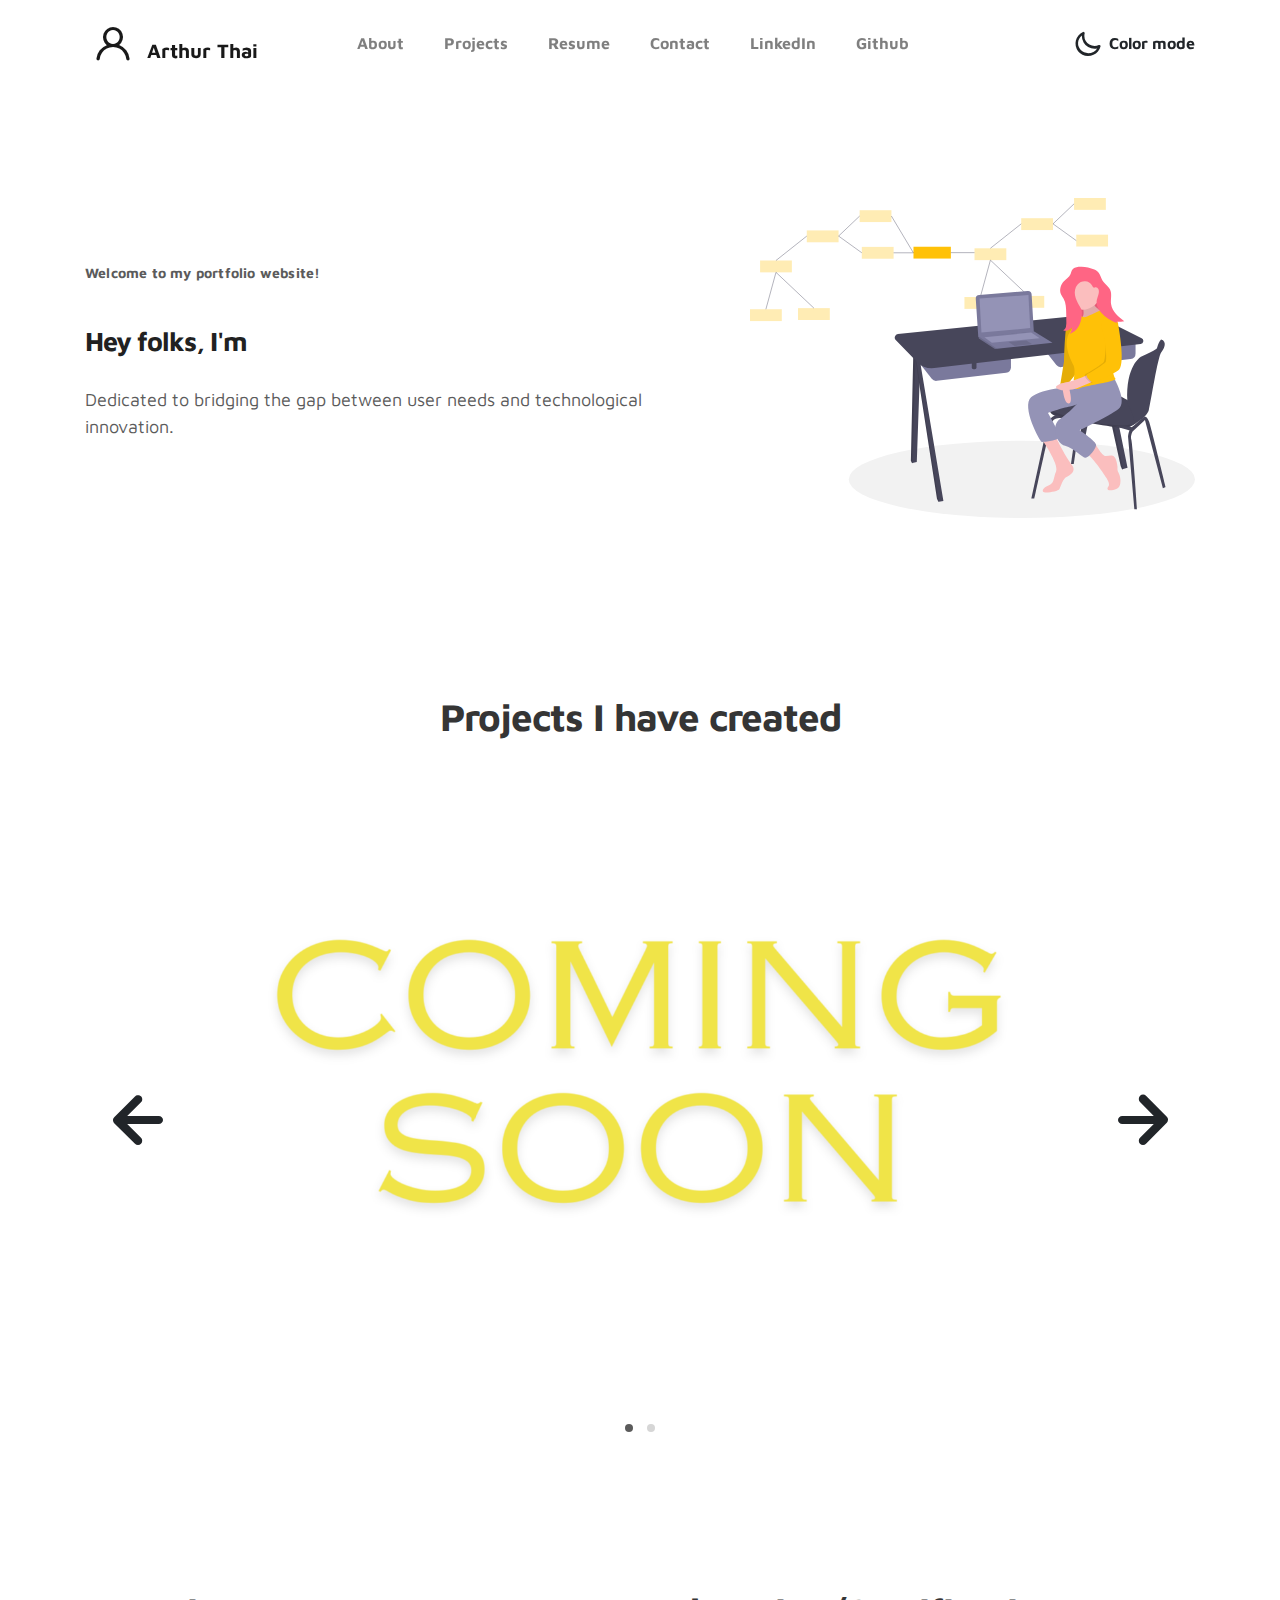
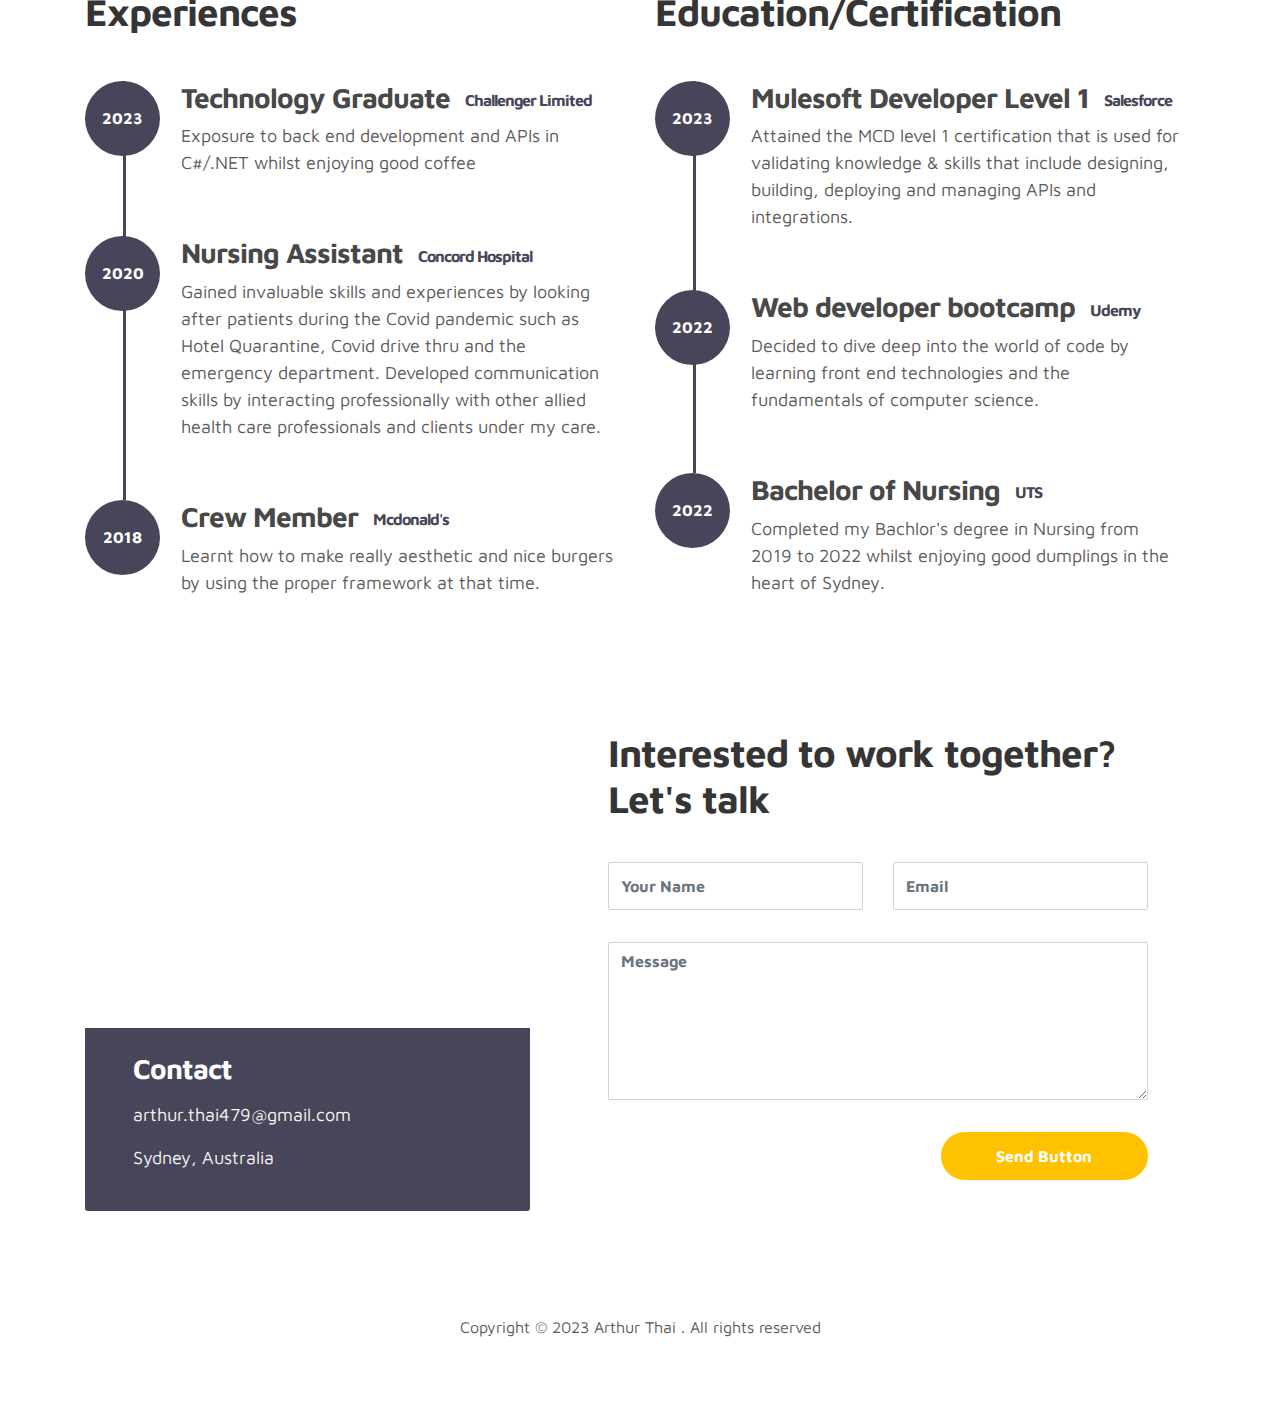
==== index.html @ ac5a26a2 "update" ====
<!doctype html>
<html lang="en">

<head>
  <meta charset="utf-8">
  <meta name="viewport" content="width=device-width, initial-scale=1, shrink-to-fit=no">
  <meta name="description" content="">
  <meta name="author" content="">

  <title>Arthur Thai's Portfolio</title>

  <link rel="stylesheet" href="/sass/scss.scss">
  <link rel="stylesheet" href="/css/bootstrap.min.css">
  <link rel="stylesheet" href="/css/unicons.css">
  <link rel="stylesheet" href="/css/owl.carousel.min.css">
  <link rel="stylesheet" href="/css/owl.theme.default.min.css">
  <link rel="icon" href="\images\favicon-16x16.png" type="image/png">
  <link rel="stylesheet" href="/css/style.css">

  <!-- MAIN STYLE -->
  <link rel="stylesheet" href="/css/tooplate-style.css">

</head>

<body>

  <!-- MENU -->
  <nav class="navbar navbar-expand-sm navbar-light">
    <div class="container">
      <a class="navbar-brand" href="index.html"><i class='uil uil-user'></i> Arthur Thai</a>

      <button class="navbar-toggler" type="button" data-toggle="collapse" data-target="#navbarNav"
        aria-controls="navbarNav" aria-expanded="false" aria-label="Toggle navigation">
        <span class="navbar-toggler-icon"></span>
        <span class="navbar-toggler-icon"></span>
        <span class="navbar-toggler-icon"></span>
      </button>

      <div class="collapse navbar-collapse" id="navbarNav">
        <ul class="navbar-nav mx-auto">
          <li class="nav-item">
            <a href="#about" class="nav-link"><span data-hover="About">About</span></a>
          </li>
          <li class="nav-item">
            <a href="#project" class="nav-link"><span data-hover="Projects">Projects</span></a>
          </li>
          <li class="nav-item">
            <a href="#resume" class="nav-link"><span data-hover="Resume">Resume</span></a>
          </li>
          <li class="nav-item">
            <a href="#contact" class="nav-link"><span data-hover="Contact">Contact</span></a>
          </li>
          <li class="nav-item">
            <a href="https://www.linkedin.com/in/arthurthai479/" target="_blank" class="nav-link"><span
                data-hover="LinkedIn">LinkedIn</span></a>
          </li>
          <li class="nav-item">
            <a href="https://github.com/Arthur7436" target="_blank" class="nav-link"><span
                data-hover="Github">Github</span></a>
          </li>
        </ul>

        <ul class="navbar-nav ml-lg-auto">
          <div class="ml-lg-4">
            <div class="color-mode d-lg-flex justify-content-center align-items-center">
              <i class="color-mode-icon"></i>
              Color mode
            </div>
          </div>
        </ul>
      </div>
    </div>
  </nav>

  <!-- ABOUT -->
  <section class="about full-screen d-lg-flex justify-content-center align-items-center" id="about">
    <div class="container">
      <div class="row">

        <div class="col-lg-7 col-md-12 col-12 d-flex align-items-center">
          <div class="about-text">
            <small class="small-text">Welcome to <span class="mobile-block">my portfolio website!</span></small>
            <h1 class="animated animated-text">
              <span class="mr-2" style="font-size: 0.6em;">Hey folks, I'm</span>
              <div class="animated-info">
                <span class="animated-item">Arthur</span>
                <span class="animated-item">a Software Engineer</span>
                <span class="animated-item">a tech enthusiast</span>
              </div>
            </h1>

            <p>Dedicated to bridging the gap between user needs and technological innovation.</p>

            <!-- <div class="custom-btn-group mt-4">
              <a href="#" class="btn mr-lg-2 custom-btn"><i class='uil uil-file-alt'></i> Download Resume</a>
              <a href="#contact" class="btn custom-btn custom-btn-bg custom-btn-link">Get a free quote</a> 
            </div> -->
          </div>
        </div>

        <div class="col-lg-5 col-md-12 col-12">
          <div class="about-image svg">
            <img src="/images/undraw/undraw_software_engineer_lvl5.svg" class="img-fluid" alt="svg image">
          </div>
        </div>

      </div>
    </div>
  </section>

  <!-- PROJECTS -->
  <section class="project py-5" id="project">
    <div class="container">

      <div class="row">
        <div class="col-lg-11 text-center mx-auto col-12">

          <div class="col-lg-8 mx-auto">
            <h2>Projects I have created</h2>
          </div>

          <div class="owl-carousel owl-theme">
            <div class="item">
              <div class="project-info">
                <img src="images/project/coming-soon-yellow.png" class="img-fluid" alt="project image" height="1018px"
                  width="1504px">
              </div>
            </div>

            <div class="item">
              <div class="project-info">
                <img src="images/project/coming-soon-blue.png" class="img-fluid" alt="project image">
              </div>
            </div>

            <!-- <div class="item">
              <div class="project-info">
                <img src="images/project/project-image03.png" class="img-fluid" alt="project image">
              </div>
            </div>

            <div class="item">
              <div class="project-info">
                <img src="images/project/project-image04.png" class="img-fluid" alt="project image">
              </div>
            </div>

            <div class="item">
              <div class="project-info">
                <img src="images/project/project-image05.png" class="img-fluid" alt="project image">
              </div>
            </div> -->
          </div>

        </div>
      </div>
    </div>
  </section>

  <!-- FEATURES -->
  <section class="resume py-5 d-lg-flex justify-content-center align-items-center" id="resume">
    <div class="container">
      <div class="row">

        <div class="col-lg-6 col-12">
          <h2 class="mb-4">Experiences</h2>

          <div class="timeline">
            <div class="timeline-wrapper">
              <div class="timeline-yr">
                <span>2023</span>
              </div>
              <div class="timeline-info">
                <h3><span>Technology Graduate</span><small>Challenger Limited</small></h3>
                <p>Exposure to back end development and APIs in C#/.NET whilst enjoying good coffee</p>
              </div>
            </div>

            <div class="timeline-wrapper">
              <div class="timeline-yr">
                <span>2020</span>
              </div>
              <div class="timeline-info">
                <h3><span>Nursing Assistant</span><small>Concord Hospital</small></h3>
                <p>Gained invaluable skills and experiences by looking after patients during the Covid pandemic such as
                  Hotel Quarantine, Covid drive thru and the emergency department. Developed communication skills by
                  interacting professionally with other allied health care professionals and clients under my care.</p>
              </div>
            </div>

            <div class="timeline-wrapper">
              <div class="timeline-yr">
                <span>2018</span>
              </div>
              <div class="timeline-info">
                <h3><span>Crew Member<small>Mcdonald's</small></h3>
                <p>Learnt how to make really aesthetic and nice burgers by using the proper framework at that time.</p>
              </div>
            </div>

            <!-- <div class="timeline-wrapper">
              <div class="timeline-yr">
                <span>2014</span>
              </div>
              <div class="timeline-info">
                <h3><span>Junior Designer<small>Crafted Co.</small></h3>
                <p>Cras scelerisque scelerisque condimentum. Nullam at volutpat mi. Nunc auctor ipsum eget magna
                  consequat viverra.</p>
              </div>
            </div> -->

          </div>
        </div>

        <div class="col-lg-6 col-12">
          <h2 class="mb-4 mobile-mt-2">Education/Certification</h2>

          <div class="timeline">

            <div class="timeline-wrapper">
              <div class="timeline-yr">
                <span>2023</span>
              </div>
              <div class="timeline-info">
                <h3><span>Mulesoft Developer Level 1</span><small>Salesforce</small></h3>
                <p>Attained the MCD level 1 certification that is used for validating knowledge & skills that include
                  designing, building, deploying and managing APIs and integrations.</p>
              </div>
            </div>

            <div class="timeline-wrapper">
              <div class="timeline-yr">
                <span>2022</span>
              </div>
              <div class="timeline-info">
                <h3><span>Web developer bootcamp</span><small>Udemy</small></h3>
                <p>Decided to dive deep into the world of code by learning front end technologies and the fundamentals
                  of computer science.
                </p>
              </div>
            </div>

            <div class="timeline-wrapper">
              <div class="timeline-yr">
                <span>2022</span>
              </div>
              <div class="timeline-info">
                <h3><span>Bachelor of Nursing</span><small>UTS</small></h3>
                <p>Completed my Bachlor's degree in Nursing from 2019 to 2022 whilst enjoying good dumplings in the
                  heart
                  of Sydney.
                </p>
              </div>
            </div>

          </div>
        </div>

      </div>
    </div>
  </section>

  <!-- CONTACT -->
  <section class="contact py-5" id="contact">
    <div class="container">
      <div class="row">

        <div class="col-lg-5 mr-lg-5 col-12">
          <div class="google-map w-100">
            <iframe
              src="https://www.google.com/maps/embed?pb=!1m18!1m12!1m3!1d3312.925391039356!2d151.203149961668!3d-33.86581361879323!2m3!1f0!2f0!3f0!3m2!1i1024!2i768!4f13.1!3m3!1m2!1s0x6b12ae40dbe1597d%3A0xf9626895a8cd9ed6!2sWynyard%2C%20Sydney%20NSW%202000!5e0!3m2!1sen!2sau!4v1698903274304!5m2!1sen!2sau"
              width="400" height="300" frameborder="0" style="border:0" allowfullscreen></iframe>
          </div>

          <div class="contact-info d-flex justify-content-between align-items-center py-4 px-lg-5">
            <div class="contact-info-item">
              <h3 class="mb-3 text-white">Contact</h3>
              <!-- <p class="footer-text mb-0">010 020 0960</p> -->
              <p><a href="mailto:arthur.thai479@gmail.com">arthur.thai479@gmail.com</a></p>
              <p>Sydney, Australia</p>
            </div>

            <!-- <ul class="social-links">
              <li><a href="#" class="" data-toggle="tooltip" data-placement="left"
                title="LinkedIn"><svg xmlns="http://www.w3.org/2000/svg" width="22" height="22" viewBox="0 0 24 24"><path fill="currentColor" d="M20.47 2H3.53a1.45 1.45 0 0 0-1.47 1.43v17.14A1.45 1.45 0 0 0 3.53 22h16.94a1.45 1.45 0 0 0 1.47-1.43V3.43A1.45 1.45 0 0 0 20.47 2ZM8.09 18.74h-3v-9h3ZM6.59 8.48a1.56 1.56 0 1 1 0-3.12a1.57 1.57 0 1 1 0 3.12Zm12.32 10.26h-3v-4.83c0-1.21-.43-2-1.52-2A1.65 1.65 0 0 0 12.85 13a2 2 0 0 0-.1.73v5h-3v-9h3V11a3 3 0 0 1 2.71-1.5c2 0 3.45 1.29 3.45 4.06Z"/></svg></a>
              </li> -->
            <!-- <li><a href="#" class="uil uil-instagram" data-toggle="tooltip" data-placement="left"
                  title="Instagram"></a></li>
              <li><a href="#" class="uil uil-youtube" data-toggle="tooltip" data-placement="left" title="Youtube"></a>
              </li>
              <li><a href="#" class="" data-toggle="tooltip" data-placement="left"
                title="LinkedIn"><svg xmlns="http://www.w3.org/2000/svg" width="22" height="22" viewBox="0 0 24 24"><path fill="currentColor" d="M20.47 2H3.53a1.45 1.45 0 0 0-1.47 1.43v17.14A1.45 1.45 0 0 0 3.53 22h16.94a1.45 1.45 0 0 0 1.47-1.43V3.43A1.45 1.45 0 0 0 20.47 2ZM8.09 18.74h-3v-9h3ZM6.59 8.48a1.56 1.56 0 1 1 0-3.12a1.57 1.57 0 1 1 0 3.12Zm12.32 10.26h-3v-4.83c0-1.21-.43-2-1.52-2A1.65 1.65 0 0 0 12.85 13a2 2 0 0 0-.1.73v5h-3v-9h3V11a3 3 0 0 1 2.71-1.5c2 0 3.45 1.29 3.45 4.06Z"/></svg></a></li> -->
            </ul>
          </div>
        </div>

        <div class="col-lg-6 col-12">
          <div class="contact-form">
            <h2 class="mb-4">Interested to work together? Let's talk</h2>

            <form action="sendMail.php" method="post">
              <div class="row">
                <div class="col-lg-6 col-12">
                  <input type="text" class="form-control" name="name" placeholder="Your Name" id="name">
                </div>

                <div class="col-lg-6 col-12">
                  <input type="email" class="form-control" name="email" placeholder="Email" id="email">
                </div>

                <div class="col-12">
                  <textarea name="message" rows="6" class="form-control" id="message" placeholder="Message"></textarea>
                </div>

                <div class="ml-lg-auto col-lg-5 col-12">
                  <input type="submit" class="form-control submit-btn" value="Send Button">
                </div>
              </div>
            </form>
          </div>
        </div>

      </div>
    </div>
  </section>

  <!-- FOOTER -->
  <footer class="footer py-5">
    <div class="container">
      <div class="row">

        <div class="col-lg-12 col-12">
          <p class="copyright-text text-center">Copyright &copy; 2023 Arthur Thai . All rights reserved</p>
          <!-- <p class="copyright-text text-center">Designed by <a rel="nofollow"
              href="https://www.facebook.com/tooplate">Tooplate</a></p> -->
        </div>

      </div>
    </div>
  </footer>

  <script src="/js/jquery-3.3.1.min.js"></script>
  <script src="/js/popper.min.js"></script>
  <script src="/js/bootstrap.min.js"></script>
  <script src="/js/Headroom.js"></script>
  <script src="/js/jQuery.headroom.js"></script>
  <script src="/js/owl.carousel.min.js"></script>
  <script src="/js/smoothscroll.js"></script>
  <script src="/js/custom.js"></script>

</body>

</html>
---- css/unicons.css ----
@font-face {
  font-family: 'unicons';
  src: url('../font/unicons.eot?42479262');
  src: url('../font/unicons.eot?42479262#iefix') format('embedded-opentype'),
       url('../font/unicons.woff2?42479262') format('woff2'),
       url('../font/unicons.woff?42479262') format('woff'),
       url('../font/unicons.ttf?42479262') format('truetype'),
       url('../font/unicons.svg?42479262#unicons') format('svg');
  font-weight: normal;
  font-style: normal;
}
/* Chrome hack: SVG is rendered more smooth in Windozze. 100% magic, uncomment if you need it. */
/* Note, that will break hinting! In other OS-es font will be not as sharp as it could be */
/*
@media screen and (-webkit-min-device-pixel-ratio:0) {
  @font-face {
    font-family: 'unicons';
    src: url('../font/unicons.svg?42479262#unicons') format('svg');
  }
}
*/
 
 [class^="uil-"]:before, [class*=" uil-"]:before {
  font-family: "unicons";
  font-style: normal;
  font-weight: normal;
  speak: none;
 
  display: inline-block;
  text-decoration: inherit;
  width: 1em;
  margin-right: .2em;
  text-align: center;
  /* opacity: .8; */
 
  /* For safety - reset parent styles, that can break glyph codes*/
  font-variant: normal;
  text-transform: none;
 
  /* fix buttons height, for twitter bootstrap */
  line-height: 1em;
 
  /* Animation center compensation - margins should be symmetric */
  /* remove if not needed */
  margin-left: .2em;
 
  /* you can be more comfortable with increased icons size */
  /* font-size: 120%; */
 
  /* Font smoothing. That was taken from TWBS */
  -webkit-font-smoothing: antialiased;
  -moz-osx-font-smoothing: grayscale;
 
  /* Uncomment for 3D effect */
  /* text-shadow: 1px 1px 1px rgba(127, 127, 127, 0.3); */
}
 
.uil-abacus:before { content: '\e800'; } /* '' */
.uil-accessible-icon-alt:before { content: '\e801'; } /* '' */
.uil-adjust-alt:before { content: '\e802'; } /* '' */
.uil-adjust-circle:before { content: '\e803'; } /* '' */
.uil-adjust-half:before { content: '\e804'; } /* '' */
.uil-adjust:before { content: '\e805'; } /* '' */
.uil-airplay:before { content: '\e806'; } /* '' */
.uil-align-alt:before { content: '\e807'; } /* '' */
.uil-align-center-alt:before { content: '\e808'; } /* '' */
.uil-align-center-h:before { content: '\e809'; } /* '' */
.uil-align-center-justify:before { content: '\e80a'; } /* '' */
.uil-align-center-v:before { content: '\e80b'; } /* '' */
.uil-align-center:before { content: '\e80c'; } /* '' */
.uil-align-justify:before { content: '\e80d'; } /* '' */
.uil-align-left-justify:before { content: '\e80e'; } /* '' */
.uil-align-left:before { content: '\e80f'; } /* '' */
.uil-align-letter-right:before { content: '\e810'; } /* '' */
.uil-align-right-justify:before { content: '\e811'; } /* '' */
.uil-align-right:before { content: '\e812'; } /* '' */
.uil-align:before { content: '\e813'; } /* '' */
.uil-ambulance:before { content: '\e814'; } /* '' */
.uil-analysis:before { content: '\e815'; } /* '' */
.uil-analytics:before { content: '\e816'; } /* '' */
.uil-anchor:before { content: '\e817'; } /* '' */
.uil-android-phone-slash:before { content: '\e818'; } /* '' */
.uil-angle-double-down:before { content: '\e819'; } /* '' */
.uil-angle-double-left:before { content: '\e81a'; } /* '' */
.uil-angle-double-right:before { content: '\e81b'; } /* '' */
.uil-angle-double-up:before { content: '\e81c'; } /* '' */
.uil-angle-down:before { content: '\e81d'; } /* '' */
.uil-angle-left:before { content: '\e81e'; } /* '' */
.uil-angle-right-b:before { content: '\e81f'; } /* '' */
.uil-angle-right:before { content: '\e820'; } /* '' */
.uil-angle-up:before { content: '\e821'; } /* '' */
.uil-annoyed-alt:before { content: '\e822'; } /* '' */
.uil-annoyed:before { content: '\e823'; } /* '' */
.uil-apps:before { content: '\e824'; } /* '' */
.uil-archive-alt:before { content: '\e825'; } /* '' */
.uil-archive:before { content: '\e826'; } /* '' */
.uil-arrow-break:before { content: '\e827'; } /* '' */
.uil-arrow-circle-down:before { content: '\e828'; } /* '' */
.uil-arrow-circle-left:before { content: '\e829'; } /* '' */
.uil-arrow-circle-right:before { content: '\e82a'; } /* '' */
.uil-arrow-circle-up:before { content: '\e82b'; } /* '' */
.uil-arrow-compress-h:before { content: '\e82c'; } /* '' */
.uil-arrow-down-left:before { content: '\e82d'; } /* '' */
.uil-arrow-down-right:before { content: '\e82e'; } /* '' */
.uil-arrow-down:before { content: '\e82f'; } /* '' */
.uil-arrow-from-right:before { content: '\e830'; } /* '' */
.uil-arrow-from-top:before { content: '\e831'; } /* '' */
.uil-arrow-growth:before { content: '\e832'; } /* '' */
.uil-arrow-left:before { content: '\e833'; } /* '' */
.uil-arrow-random:before { content: '\e834'; } /* '' */
.uil-arrow-resize-diagonal:before { content: '\e835'; } /* '' */
.uil-arrow-right:before { content: '\e836'; } /* '' */
.uil-arrow-to-bottom:before { content: '\e837'; } /* '' */
.uil-arrow-to-right:before { content: '\e838'; } /* '' */
.uil-arrow-up-left:before { content: '\e839'; } /* '' */
.uil-arrow-up-right:before { content: '\e83a'; } /* '' */
.uil-arrow-up:before { content: '\e83b'; } /* '' */
.uil-arrows-h-alt:before { content: '\e83c'; } /* '' */
.uil-arrows-h:before { content: '\e83d'; } /* '' */
.uil-arrows-left-down:before { content: '\e83e'; } /* '' */
.uil-arrows-maximize:before { content: '\e83f'; } /* '' */
.uil-arrows-merge:before { content: '\e840'; } /* '' */
.uil-arrows-resize-h:before { content: '\e841'; } /* '' */
.uil-arrows-resize-v:before { content: '\e842'; } /* '' */
.uil-arrows-resize:before { content: '\e843'; } /* '' */
.uil-arrows-right-down:before { content: '\e844'; } /* '' */
.uil-arrows-shrink-h:before { content: '\e845'; } /* '' */
.uil-arrows-shrink-v:before { content: '\e846'; } /* '' */
.uil-arrows-up-right:before { content: '\e847'; } /* '' */
.uil-arrows-v-alt:before { content: '\e848'; } /* '' */
.uil-arrows-v:before { content: '\e849'; } /* '' */
.uil-at:before { content: '\e84a'; } /* '' */
.uil-atm-card:before { content: '\e84b'; } /* '' */
.uil-atom:before { content: '\e84c'; } /* '' */
.uil-auto-flash:before { content: '\e84d'; } /* '' */
.uil-award-alt:before { content: '\e84e'; } /* '' */
.uil-award:before { content: '\e84f'; } /* '' */
.uil-baby-carriage:before { content: '\e850'; } /* '' */
.uil-backpack:before { content: '\e851'; } /* '' */
.uil-backspace:before { content: '\e852'; } /* '' */
.uil-backward:before { content: '\e853'; } /* '' */
.uil-bag-alt:before { content: '\e854'; } /* '' */
.uil-bag-slash:before { content: '\e855'; } /* '' */
.uil-bag:before { content: '\e856'; } /* '' */
.uil-ball:before { content: '\e857'; } /* '' */
.uil-ban:before { content: '\e858'; } /* '' */
.uil-bars:before { content: '\e859'; } /* '' */
.uil-basketball-hoop:before { content: '\e85a'; } /* '' */
.uil-basketball:before { content: '\e85b'; } /* '' */
.uil-battery-bolt:before { content: '\e85c'; } /* '' */
.uil-battery-empty:before { content: '\e85d'; } /* '' */
.uil-bed-double:before { content: '\e85e'; } /* '' */
.uil-bed:before { content: '\e85f'; } /* '' */
.uil-bell-school:before { content: '\e860'; } /* '' */
.uil-bell-slash:before { content: '\e861'; } /* '' */
.uil-bill:before { content: '\e862'; } /* '' */
.uil-bitcoin-circle:before { content: '\e863'; } /* '' */
.uil-bitcoin:before { content: '\e864'; } /* '' */
.uil-bluetooth-b:before { content: '\e865'; } /* '' */
.uil-bolt-alt:before { content: '\e866'; } /* '' */
.uil-bolt-slash:before { content: '\e867'; } /* '' */
.uil-bolt:before { content: '\e868'; } /* '' */
.uil-book-alt:before { content: '\e869'; } /* '' */
.uil-book-medical:before { content: '\e86a'; } /* '' */
.uil-book-open:before { content: '\e86b'; } /* '' */
.uil-book-reader:before { content: '\e86c'; } /* '' */
.uil-book:before { content: '\e86d'; } /* '' */
.uil-bookmark-full:before { content: '\e86e'; } /* '' */
.uil-bookmark:before { content: '\e86f'; } /* '' */
.uil-books:before { content: '\e870'; } /* '' */
.uil-boombox:before { content: '\e871'; } /* '' */
.uil-border-alt:before { content: '\e872'; } /* '' */
.uil-border-bottom:before { content: '\e873'; } /* '' */
.uil-border-clear:before { content: '\e874'; } /* '' */
.uil-border-horizontal:before { content: '\e875'; } /* '' */
.uil-border-inner:before { content: '\e876'; } /* '' */
.uil-border-left:before { content: '\e877'; } /* '' */
.uil-border-out:before { content: '\e878'; } /* '' */
.uil-border-right:before { content: '\e879'; } /* '' */
.uil-border-top:before { content: '\e87a'; } /* '' */
.uil-border-vertical:before { content: '\e87b'; } /* '' */
.uil-box:before { content: '\e87c'; } /* '' */
.uil-briefcase-alt:before { content: '\e87d'; } /* '' */
.uil-briefcase:before { content: '\e87e'; } /* '' */
.uil-bright:before { content: '\e87f'; } /* '' */
.uil-brightness-empty:before { content: '\e880'; } /* '' */
.uil-brightness-half:before { content: '\e881'; } /* '' */
.uil-brightness-low:before { content: '\e882'; } /* '' */
.uil-brightness-minus:before { content: '\e883'; } /* '' */
.uil-brightness-plus:before { content: '\e884'; } /* '' */
.uil-brightness:before { content: '\e885'; } /* '' */
.uil-bring-bottom:before { content: '\e886'; } /* '' */
.uil-bring-front:before { content: '\e887'; } /* '' */
.uil-brush-alt:before { content: '\e888'; } /* '' */
.uil-bug:before { content: '\e889'; } /* '' */
.uil-building:before { content: '\e88a'; } /* '' */
.uil-bullseye:before { content: '\e88b'; } /* '' */
.uil-bus-alt:before { content: '\e88c'; } /* '' */
.uil-bus-school:before { content: '\e88d'; } /* '' */
.uil-bus:before { content: '\e88e'; } /* '' */
.uil-calcualtor:before { content: '\e88f'; } /* '' */
.uil-calculator-alt:before { content: '\e890'; } /* '' */
.uil-calendar-alt:before { content: '\e891'; } /* '' */
.uil-calendar-slash:before { content: '\e892'; } /* '' */
.uil-calender:before { content: '\e893'; } /* '' */
.uil-calling:before { content: '\e894'; } /* '' */
.uil-camera-plus:before { content: '\e895'; } /* '' */
.uil-camera-slash:before { content: '\e896'; } /* '' */
.uil-camera:before { content: '\e897'; } /* '' */
.uil-cancel:before { content: '\e898'; } /* '' */
.uil-capsule:before { content: '\e899'; } /* '' */
.uil-capture:before { content: '\e89a'; } /* '' */
.uil-car-sideview:before { content: '\e89b'; } /* '' */
.uil-car-slash:before { content: '\e89c'; } /* '' */
.uil-car-wash:before { content: '\e89d'; } /* '' */
.uil-car:before { content: '\e89e'; } /* '' */
.uil-card-atm:before { content: '\e89f'; } /* '' */
.uil-caret-right:before { content: '\e8a0'; } /* '' */
.uil-cart:before { content: '\e8a1'; } /* '' */
.uil-cell:before { content: '\e8a2'; } /* '' */
.uil-celsius:before { content: '\e8a3'; } /* '' */
.uil-chart-bar-alt:before { content: '\e8a4'; } /* '' */
.uil-chart-bar:before { content: '\e8a5'; } /* '' */
.uil-chart-down:before { content: '\e8a6'; } /* '' */
.uil-chart-growth-alt:before { content: '\e8a7'; } /* '' */
.uil-chart-growth:before { content: '\e8a8'; } /* '' */
.uil-chart-line:before { content: '\e8a9'; } /* '' */
.uil-chart-pie-alt:before { content: '\e8aa'; } /* '' */
.uil-chart-pie:before { content: '\e8ab'; } /* '' */
.uil-chart:before { content: '\e8ac'; } /* '' */
.uil-chat-bubble-user:before { content: '\e8ad'; } /* '' */
.uil-chat-info:before { content: '\e8ae'; } /* '' */
.uil-chat:before { content: '\e8af'; } /* '' */
.uil-check-circle:before { content: '\e8b0'; } /* '' */
.uil-check-square:before { content: '\e8b1'; } /* '' */
.uil-check:before { content: '\e8b2'; } /* '' */
.uil-circle-layer:before { content: '\e8b3'; } /* '' */
.uil-circle:before { content: '\e8b4'; } /* '' */
.uil-circuit:before { content: '\e8b5'; } /* '' */
.uil-clapper-board:before { content: '\e8b6'; } /* '' */
.uil-clipboard-alt:before { content: '\e8b7'; } /* '' */
.uil-clipboard-blank:before { content: '\e8b8'; } /* '' */
.uil-clipboard-notes:before { content: '\e8b9'; } /* '' */
.uil-clipboard:before { content: '\e8ba'; } /* '' */
.uil-clock-eight:before { content: '\e8bb'; } /* '' */
.uil-clock-five:before { content: '\e8bc'; } /* '' */
.uil-clock-nine:before { content: '\e8bd'; } /* '' */
.uil-clock-seven:before { content: '\e8be'; } /* '' */
.uil-clock-ten:before { content: '\e8bf'; } /* '' */
.uil-clock-three:before { content: '\e8c0'; } /* '' */
.uil-clock-two:before { content: '\e8c1'; } /* '' */
.uil-clock:before { content: '\e8c2'; } /* '' */
.uil-closed-captioning:before { content: '\e8c3'; } /* '' */
.uil-cloud-block:before { content: '\e8c4'; } /* '' */
.uil-cloud-bookmark:before { content: '\e8c5'; } /* '' */
.uil-cloud-check:before { content: '\e8c6'; } /* '' */
.uil-cloud-computing:before { content: '\e8c7'; } /* '' */
.uil-cloud-data-connection:before { content: '\e8c8'; } /* '' */
.uil-cloud-database-tree:before { content: '\e8c9'; } /* '' */
.uil-cloud-download:before { content: '\e8ca'; } /* '' */
.uil-cloud-drizzle:before { content: '\e8cb'; } /* '' */
.uil-cloud-exclamation:before { content: '\e8cc'; } /* '' */
.uil-cloud-hail:before { content: '\e8cd'; } /* '' */
.uil-cloud-heart:before { content: '\e8ce'; } /* '' */
.uil-cloud-info:before { content: '\e8cf'; } /* '' */
.uil-cloud-lock:before { content: '\e8d0'; } /* '' */
.uil-cloud-meatball:before { content: '\e8d1'; } /* '' */
.uil-cloud-moon-hail:before { content: '\e8d2'; } /* '' */
.uil-cloud-moon-meatball:before { content: '\e8d3'; } /* '' */
.uil-cloud-moon-rain:before { content: '\e8d4'; } /* '' */
.uil-cloud-moon-showers:before { content: '\e8d5'; } /* '' */
.uil-cloud-moon:before { content: '\e8d6'; } /* '' */
.uil-cloud-question:before { content: '\e8d7'; } /* '' */
.uil-cloud-rain-sun:before { content: '\e8d8'; } /* '' */
.uil-cloud-rain:before { content: '\e8d9'; } /* '' */
.uil-cloud-redo:before { content: '\e8da'; } /* '' */
.uil-cloud-set:before { content: '\e8db'; } /* '' */
.uil-cloud-share:before { content: '\e8dc'; } /* '' */
.uil-cloud-shield:before { content: '\e8dd'; } /* '' */
.uil-cloud-showers-alt:before { content: '\e8de'; } /* '' */
.uil-cloud-showers-heavy:before { content: '\e8df'; } /* '' */
.uil-cloud-showers:before { content: '\e8e0'; } /* '' */
.uil-cloud-slash:before { content: '\e8e1'; } /* '' */
.uil-cloud-sun-hail:before { content: '\e8e2'; } /* '' */
.uil-cloud-sun-meatball:before { content: '\e8e3'; } /* '' */
.uil-cloud-sun-rain-alt:before { content: '\e8e4'; } /* '' */
.uil-cloud-sun-rain:before { content: '\e8e5'; } /* '' */
.uil-cloud-sun-tear:before { content: '\e8e6'; } /* '' */
.uil-cloud-sun:before { content: '\e8e7'; } /* '' */
.uil-cloud-times:before { content: '\e8e8'; } /* '' */
.uil-cloud-unlock:before { content: '\e8e9'; } /* '' */
.uil-cloud-upload:before { content: '\e8ea'; } /* '' */
.uil-cloud-wifi:before { content: '\e8eb'; } /* '' */
.uil-cloud-wind:before { content: '\e8ec'; } /* '' */
.uil-cloud:before { content: '\e8ed'; } /* '' */
.uil-clouds:before { content: '\e8ee'; } /* '' */
.uil-club:before { content: '\e8ef'; } /* '' */
.uil-code:before { content: '\e8f0'; } /* '' */
.uil-coffee:before { content: '\e8f1'; } /* '' */
.uil-cog:before { content: '\e8f2'; } /* '' */
.uil-coins:before { content: '\e8f3'; } /* '' */
.uil-columns:before { content: '\e8f4'; } /* '' */
.uil-comment-alt-block:before { content: '\e8f5'; } /* '' */
.uil-comment-alt-chart-lines:before { content: '\e8f6'; } /* '' */
.uil-comment-alt-check:before { content: '\e8f7'; } /* '' */
.uil-comment-alt-dots:before { content: '\e8f8'; } /* '' */
.uil-comment-alt-download:before { content: '\e8f9'; } /* '' */
.uil-comment-alt-edit:before { content: '\e8fa'; } /* '' */
.uil-comment-alt-exclamation:before { content: '\e8fb'; } /* '' */
.uil-comment-alt-heart:before { content: '\e8fc'; } /* '' */
.uil-comment-alt-image:before { content: '\e8fd'; } /* '' */
.uil-comment-alt-info:before { content: '\e8fe'; } /* '' */
.uil-comment-alt-lines:before { content: '\e8ff'; } /* '' */
.uil-comment-alt-lock:before { content: '\e900'; } /* '' */
.uil-comment-alt-medical:before { content: '\e901'; } /* '' */
.uil-comment-alt-message:before { content: '\e902'; } /* '' */
.uil-comment-alt-notes:before { content: '\e903'; } /* '' */
.uil-comment-alt-plus:before { content: '\e904'; } /* '' */
.uil-comment-alt-question:before { content: '\e905'; } /* '' */
.uil-comment-alt-redo:before { content: '\e906'; } /* '' */
.uil-comment-alt-search:before { content: '\e907'; } /* '' */
.uil-comment-alt-share:before { content: '\e908'; } /* '' */
.uil-comment-alt-shield:before { content: '\e909'; } /* '' */
.uil-comment-alt-upload:before { content: '\e90a'; } /* '' */
.uil-comment-alt-verify:before { content: '\e90b'; } /* '' */
.uil-comment-alt:before { content: '\e90c'; } /* '' */
.uil-comment-block:before { content: '\e90d'; } /* '' */
.uil-comment-chart-line:before { content: '\e90e'; } /* '' */
.uil-comment-check:before { content: '\e90f'; } /* '' */
.uil-comment-dots:before { content: '\e910'; } /* '' */
.uil-comment-download:before { content: '\e911'; } /* '' */
.uil-comment-edit:before { content: '\e912'; } /* '' */
.uil-comment-exclamation:before { content: '\e913'; } /* '' */
.uil-comment-heart:before { content: '\e914'; } /* '' */
.uil-comment-image:before { content: '\e915'; } /* '' */
.uil-comment-info-alt:before { content: '\e916'; } /* '' */
.uil-comment-info:before { content: '\e917'; } /* '' */
.uil-comment-lines:before { content: '\e918'; } /* '' */
.uil-comment-lock:before { content: '\e919'; } /* '' */
.uil-comment-medical:before { content: '\e91a'; } /* '' */
.uil-comment-message:before { content: '\e91b'; } /* '' */
.uil-comment-notes:before { content: '\e91c'; } /* '' */
.uil-comment-plus:before { content: '\e91d'; } /* '' */
.uil-comment-question:before { content: '\e91e'; } /* '' */
.uil-comment-redo:before { content: '\e91f'; } /* '' */
.uil-comment-search:before { content: '\e920'; } /* '' */
.uil-comment-share:before { content: '\e921'; } /* '' */
.uil-comment-shield:before { content: '\e922'; } /* '' */
.uil-comment-slash:before { content: '\e923'; } /* '' */
.uil-comment-upload:before { content: '\e924'; } /* '' */
.uil-comment-verify:before { content: '\e925'; } /* '' */
.uil-comment:before { content: '\e926'; } /* '' */
.uil-comments-alt:before { content: '\e927'; } /* '' */
.uil-comments:before { content: '\e928'; } /* '' */
.uil-commnet-alt-slash:before { content: '\e929'; } /* '' */
.uil-compact-disc:before { content: '\e92a'; } /* '' */
.uil-compass:before { content: '\e92b'; } /* '' */
.uil-compress-alt-left:before { content: '\e92c'; } /* '' */
.uil-compress-alt:before { content: '\e92d'; } /* '' */
.uil-compress-arrows:before { content: '\e92e'; } /* '' */
.uil-compress-lines:before { content: '\e92f'; } /* '' */
.uil-compress-point:before { content: '\e930'; } /* '' */
.uil-compress-v:before { content: '\e931'; } /* '' */
.uil-compress:before { content: '\e932'; } /* '' */
.uil-computer-mouse:before { content: '\e933'; } /* '' */
.uil-confused:before { content: '\e934'; } /* '' */
.uil-constructor:before { content: '\e935'; } /* '' */
.uil-copy-alt:before { content: '\e936'; } /* '' */
.uil-copy-landscape:before { content: '\e937'; } /* '' */
.uil-copy:before { content: '\e938'; } /* '' */
.uil-copyright:before { content: '\e939'; } /* '' */
.uil-corner-down-left:before { content: '\e93a'; } /* '' */
.uil-corner-down-right-alt:before { content: '\e93b'; } /* '' */
.uil-corner-down-right:before { content: '\e93c'; } /* '' */
.uil-corner-left-down:before { content: '\e93d'; } /* '' */
.uil-corner-right-down:before { content: '\e93e'; } /* '' */
.uil-corner-up-left-alt:before { content: '\e93f'; } /* '' */
.uil-corner-up-left:before { content: '\e940'; } /* '' */
.uil-corner-up-right-alt:before { content: '\e941'; } /* '' */
.uil-corner-up-right:before { content: '\e942'; } /* '' */
.uil-creative-commons-pd-alt:before { content: '\e943'; } /* '' */
.uil-creative-commons-pd:before { content: '\e944'; } /* '' */
.uil-crockery:before { content: '\e945'; } /* '' */
.uil-crop-alt-rotate-left:before { content: '\e946'; } /* '' */
.uil-crop-alt-rotate-right:before { content: '\e947'; } /* '' */
.uil-crop-alt:before { content: '\e948'; } /* '' */
.uil-crosshair-alt:before { content: '\e949'; } /* '' */
.uil-crosshair:before { content: '\e94a'; } /* '' */
.uil-crosshairs:before { content: '\e94b'; } /* '' */
.uil-cube:before { content: '\e94c'; } /* '' */
.uil-data-sharing:before { content: '\e94d'; } /* '' */
.uil-database-alt:before { content: '\e94e'; } /* '' */
.uil-database:before { content: '\e94f'; } /* '' */
.uil-desert:before { content: '\e950'; } /* '' */
.uil-desktop-alt-slash:before { content: '\e951'; } /* '' */
.uil-desktop-alt:before { content: '\e952'; } /* '' */
.uil-desktop-cloud-alt:before { content: '\e953'; } /* '' */
.uil-desktop-slash:before { content: '\e954'; } /* '' */
.uil-desktop:before { content: '\e955'; } /* '' */
.uil-dialpad-alt:before { content: '\e956'; } /* '' */
.uil-dialpad:before { content: '\e957'; } /* '' */
.uil-diamond:before { content: '\e958'; } /* '' */
.uil-diary-alt:before { content: '\e959'; } /* '' */
.uil-diary:before { content: '\e95a'; } /* '' */
.uil-dice-five:before { content: '\e95b'; } /* '' */
.uil-dice-four:before { content: '\e95c'; } /* '' */
.uil-dice-one:before { content: '\e95d'; } /* '' */
.uil-dice-six:before { content: '\e95e'; } /* '' */
.uil-dice-three:before { content: '\e95f'; } /* '' */
.uil-dice-two:before { content: '\e960'; } /* '' */
.uil-direction:before { content: '\e961'; } /* '' */
.uil-directions:before { content: '\e962'; } /* '' */
.uil-dizzy-meh:before { content: '\e963'; } /* '' */
.uil-dna:before { content: '\e964'; } /* '' */
.uil-document-layout-center:before { content: '\e965'; } /* '' */
.uil-document-layout-left:before { content: '\e966'; } /* '' */
.uil-document-layout-right:before { content: '\e967'; } /* '' */
.uil-document:before { content: '\e968'; } /* '' */
.uil-dollar-alt:before { content: '\e969'; } /* '' */
.uil-dollar-sign-alt:before { content: '\e96a'; } /* '' */
.uil-dollar-sign:before { content: '\e96b'; } /* '' */
.uil-down-arrow:before { content: '\e96c'; } /* '' */
.uil-download-alt:before { content: '\e96d'; } /* '' */
.uil-dribbble:before { content: '\e96e'; } /* '' */
.uil-drill:before { content: '\e96f'; } /* '' */
.uil-dropbox:before { content: '\e970'; } /* '' */
.uil-dumbbell:before { content: '\e971'; } /* '' */
.uil-edit-alt:before { content: '\e972'; } /* '' */
.uil-edit:before { content: '\e973'; } /* '' */
.uil-ellipsis-h:before { content: '\e974'; } /* '' */
.uil-ellipsis-v:before { content: '\e975'; } /* '' */
.uil-emoji:before { content: '\e976'; } /* '' */
.uil-enter:before { content: '\e977'; } /* '' */
.uil-entry:before { content: '\e978'; } /* '' */
.uil-envelope-add:before { content: '\e979'; } /* '' */
.uil-envelope-alt:before { content: '\e97a'; } /* '' */
.uil-envelope-block:before { content: '\e97b'; } /* '' */
.uil-envelope-bookmark:before { content: '\e97c'; } /* '' */
.uil-envelope-check:before { content: '\e97d'; } /* '' */
.uil-envelope-download-alt:before { content: '\e97e'; } /* '' */
.uil-envelope-download:before { content: '\e97f'; } /* '' */
.uil-envelope-edit:before { content: '\e980'; } /* '' */
.uil-envelope-exclamation:before { content: '\e981'; } /* '' */
.uil-envelope-heart:before { content: '\e982'; } /* '' */
.uil-envelope-info:before { content: '\e983'; } /* '' */
.uil-envelope-lock:before { content: '\e984'; } /* '' */
.uil-envelope-minus:before { content: '\e985'; } /* '' */
.uil-envelope-open:before { content: '\e986'; } /* '' */
.uil-envelope-question:before { content: '\e987'; } /* '' */
.uil-envelope-receive:before { content: '\e988'; } /* '' */
.uil-envelope-redo:before { content: '\e989'; } /* '' */
.uil-envelope-search:before { content: '\e98a'; } /* '' */
.uil-envelope-send:before { content: '\e98b'; } /* '' */
.uil-envelope-share:before { content: '\e98c'; } /* '' */
.uil-envelope-shield:before { content: '\e98d'; } /* '' */
.uil-envelope-star:before { content: '\e98e'; } /* '' */
.uil-envelope-times:before { content: '\e98f'; } /* '' */
.uil-envelope-upload-alt:before { content: '\e990'; } /* '' */
.uil-envelope-upload:before { content: '\e991'; } /* '' */
.uil-envelope:before { content: '\e992'; } /* '' */
.uil-envelopes:before { content: '\e993'; } /* '' */
.uil-equal-circle:before { content: '\e994'; } /* '' */
.uil-euro-circle:before { content: '\e995'; } /* '' */
.uil-euro:before { content: '\e996'; } /* '' */
.uil-exchange-alt:before { content: '\e997'; } /* '' */
.uil-exchange:before { content: '\e998'; } /* '' */
.uil-exclamation-circle:before { content: '\e999'; } /* '' */
.uil-exclamation-octagon:before { content: '\e99a'; } /* '' */
.uil-exclamation-triangle:before { content: '\e99b'; } /* '' */
.uil-exclude:before { content: '\e99c'; } /* '' */
.uil-exit:before { content: '\e99d'; } /* '' */
.uil-expand-alt:before { content: '\e99e'; } /* '' */
.uil-expand-arrows-alt:before { content: '\e99f'; } /* '' */
.uil-expand-arrows:before { content: '\e9a0'; } /* '' */
.uil-expand-from-corner:before { content: '\e9a1'; } /* '' */
.uil-expand-left:before { content: '\e9a2'; } /* '' */
.uil-export:before { content: '\e9a3'; } /* '' */
.uil-exposure-alt:before { content: '\e9a4'; } /* '' */
.uil-exposure-increase:before { content: '\e9a5'; } /* '' */
.uil-external-link-alt:before { content: '\e9a6'; } /* '' */
.uil-eye-slash:before { content: '\e9a7'; } /* '' */
.uil-eye:before { content: '\e9a8'; } /* '' */
.uil-facebook:before { content: '\e9a9'; } /* '' */
.uil-fahrenheit:before { content: '\e9aa'; } /* '' */
.uil-fast-mail-alt:before { content: '\e9ab'; } /* '' */
.uil-fast-mail:before { content: '\e9ac'; } /* '' */
.uil-favorite:before { content: '\e9ad'; } /* '' */
.uil-feedback:before { content: '\e9ae'; } /* '' */
.uil-file-alt:before { content: '\e9af'; } /* '' */
.uil-file-blank:before { content: '\e9b0'; } /* '' */
.uil-file-block-alt:before { content: '\e9b1'; } /* '' */
.uil-file-bookmark-alt:before { content: '\e9b2'; } /* '' */
.uil-file-check-alt:before { content: '\e9b3'; } /* '' */
.uil-file-check:before { content: '\e9b4'; } /* '' */
.uil-file-contract-dollar:before { content: '\e9b5'; } /* '' */
.uil-file-copy-alt:before { content: '\e9b6'; } /* '' */
.uil-file-download-alt:before { content: '\e9b7'; } /* '' */
.uil-file-download:before { content: '\e9b8'; } /* '' */
.uil-file-edit-alt:before { content: '\e9b9'; } /* '' */
.uil-file-exclamation-alt:before { content: '\e9ba'; } /* '' */
.uil-file-exclamation:before { content: '\e9bb'; } /* '' */
.uil-file-heart:before { content: '\e9bc'; } /* '' */
.uil-file-info-alt:before { content: '\e9bd'; } /* '' */
.uil-file-landscape-alt:before { content: '\e9be'; } /* '' */
.uil-file-landscape:before { content: '\e9bf'; } /* '' */
.uil-file-lanscape-slash:before { content: '\e9c0'; } /* '' */
.uil-file-lock-alt:before { content: '\e9c1'; } /* '' */
.uil-file-medical-alt:before { content: '\e9c2'; } /* '' */
.uil-file-medical:before { content: '\e9c3'; } /* '' */
.uil-file-minus-alt:before { content: '\e9c4'; } /* '' */
.uil-file-minus:before { content: '\e9c5'; } /* '' */
.uil-file-network:before { content: '\e9c6'; } /* '' */
.uil-file-plus-alt:before { content: '\e9c7'; } /* '' */
.uil-file-plus:before { content: '\e9c8'; } /* '' */
.uil-file-question-alt:before { content: '\e9c9'; } /* '' */
.uil-file-question:before { content: '\e9ca'; } /* '' */
.uil-file-redo-alt:before { content: '\e9cb'; } /* '' */
.uil-file-search-alt:before { content: '\e9cc'; } /* '' */
.uil-file-share-alt:before { content: '\e9cd'; } /* '' */
.uil-file-shield-alt:before { content: '\e9ce'; } /* '' */
.uil-file-slash:before { content: '\e9cf'; } /* '' */
.uil-file-times-alt:before { content: '\e9d0'; } /* '' */
.uil-file-times:before { content: '\e9d1'; } /* '' */
.uil-file-upload-alt:before { content: '\e9d2'; } /* '' */
.uil-file-upload:before { content: '\e9d3'; } /* '' */
.uil-file:before { content: '\e9d4'; } /* '' */
.uil-files-landscapes-alt:before { content: '\e9d5'; } /* '' */
.uil-files-landscapes:before { content: '\e9d6'; } /* '' */
.uil-film:before { content: '\e9d7'; } /* '' */
.uil-filter-slash:before { content: '\e9d8'; } /* '' */
.uil-filter:before { content: '\e9d9'; } /* '' */
.uil-flask-potion:before { content: '\e9da'; } /* '' */
.uil-flask:before { content: '\e9db'; } /* '' */
.uil-flip-h-alt:before { content: '\e9dc'; } /* '' */
.uil-flip-h:before { content: '\e9dd'; } /* '' */
.uil-flip-v-alt:before { content: '\e9de'; } /* '' */
.uil-flip-v:before { content: '\e9df'; } /* '' */
.uil-flower:before { content: '\e9e0'; } /* '' */
.uil-focus-add:before { content: '\e9e1'; } /* '' */
.uil-focus-target:before { content: '\e9e2'; } /* '' */
.uil-focus:before { content: '\e9e3'; } /* '' */
.uil-folder-check:before { content: '\e9e4'; } /* '' */
.uil-folder-download:before { content: '\e9e5'; } /* '' */
.uil-folder-exclamation:before { content: '\e9e6'; } /* '' */
.uil-folder-heart:before { content: '\e9e7'; } /* '' */
.uil-folder-info:before { content: '\e9e8'; } /* '' */
.uil-folder-lock:before { content: '\e9e9'; } /* '' */
.uil-folder-medical:before { content: '\e9ea'; } /* '' */
.uil-folder-minus:before { content: '\e9eb'; } /* '' */
.uil-folder-network:before { content: '\e9ec'; } /* '' */
.uil-folder-plus:before { content: '\e9ed'; } /* '' */
.uil-folder-question:before { content: '\e9ee'; } /* '' */
.uil-folder-slash:before { content: '\e9ef'; } /* '' */
.uil-folder-times:before { content: '\e9f0'; } /* '' */
.uil-folder-upload:before { content: '\e9f1'; } /* '' */
.uil-folder:before { content: '\e9f2'; } /* '' */
.uil-food:before { content: '\e9f3'; } /* '' */
.uil-football-american:before { content: '\e9f4'; } /* '' */
.uil-football-ball:before { content: '\e9f5'; } /* '' */
.uil-football:before { content: '\e9f6'; } /* '' */
.uil-forecastcloud-moon-tear:before { content: '\e9f7'; } /* '' */
.uil-forwaded-call:before { content: '\e9f8'; } /* '' */
.uil-forward:before { content: '\e9f9'; } /* '' */
.uil-frown:before { content: '\e9fa'; } /* '' */
.uil-game-structure:before { content: '\e9fb'; } /* '' */
.uil-game:before { content: '\e9fc'; } /* '' */
.uil-gift:before { content: '\e9fd'; } /* '' */
.uil-glass-martini-alt-slash:before { content: '\e9fe'; } /* '' */
.uil-glass-martini-alt:before { content: '\e9ff'; } /* '' */
.uil-glass-martini:before { content: '\ea00'; } /* '' */
.uil-glass-tea:before { content: '\ea01'; } /* '' */
.uil-glass:before { content: '\ea02'; } /* '' */
.uil-globe:before { content: '\ea03'; } /* '' */
.uil-gold:before { content: '\ea04'; } /* '' */
.uil-google-drive:before { content: '\ea05'; } /* '' */
.uil-graduation-hat:before { content: '\ea06'; } /* '' */
.uil-graph-bar:before { content: '\ea07'; } /* '' */
.uil-grid:before { content: '\ea08'; } /* '' */
.uil-grids:before { content: '\ea09'; } /* '' */
.uil-grin-tongue-wink-alt:before { content: '\ea0a'; } /* '' */
.uil-grin-tongue-wink:before { content: '\ea0b'; } /* '' */
.uil-grin:before { content: '\ea0c'; } /* '' */
.uil-grip-horizontal-line:before { content: '\ea0d'; } /* '' */
.uil-hdd:before { content: '\ea0e'; } /* '' */
.uil-headphones-alt:before { content: '\ea0f'; } /* '' */
.uil-headphones:before { content: '\ea10'; } /* '' */
.uil-heart-alt:before { content: '\ea11'; } /* '' */
.uil-heart-medical:before { content: '\ea12'; } /* '' */
.uil-heart-rate:before { content: '\ea13'; } /* '' */
.uil-heart-sign:before { content: '\ea14'; } /* '' */
.uil-heart:before { content: '\ea15'; } /* '' */
.uil-heartbeat:before { content: '\ea16'; } /* '' */
.uil-history-alt:before { content: '\ea17'; } /* '' */
.uil-history:before { content: '\ea18'; } /* '' */
.uil-home-alt:before { content: '\ea19'; } /* '' */
.uil-home:before { content: '\ea1a'; } /* '' */
.uil-horizontal-align-center:before { content: '\ea1b'; } /* '' */
.uil-horizontal-align-left:before { content: '\ea1c'; } /* '' */
.uil-horizontal-align-right:before { content: '\ea1d'; } /* '' */
.uil-horizontal-distribution-center:before { content: '\ea1e'; } /* '' */
.uil-horizontal-distribution-left:before { content: '\ea1f'; } /* '' */
.uil-horizontal-distribution-right:before { content: '\ea20'; } /* '' */
.uil-hunting:before { content: '\ea21'; } /* '' */
.uil-image-alt-slash:before { content: '\ea22'; } /* '' */
.uil-image-block:before { content: '\ea23'; } /* '' */
.uil-image-broken:before { content: '\ea24'; } /* '' */
.uil-image-check:before { content: '\ea25'; } /* '' */
.uil-image-download:before { content: '\ea26'; } /* '' */
.uil-image-edit:before { content: '\ea27'; } /* '' */
.uil-image-lock:before { content: '\ea28'; } /* '' */
.uil-image-minus:before { content: '\ea29'; } /* '' */
.uil-image-plus:before { content: '\ea2a'; } /* '' */
.uil-image-question:before { content: '\ea2b'; } /* '' */
.uil-image-redo:before { content: '\ea2c'; } /* '' */
.uil-image-resize-landscape:before { content: '\ea2d'; } /* '' */
.uil-image-resize-square:before { content: '\ea2e'; } /* '' */
.uil-image-search:before { content: '\ea2f'; } /* '' */
.uil-image-share:before { content: '\ea30'; } /* '' */
.uil-image-shield:before { content: '\ea31'; } /* '' */
.uil-image-slash:before { content: '\ea32'; } /* '' */
.uil-image-times:before { content: '\ea33'; } /* '' */
.uil-image-upload:before { content: '\ea34'; } /* '' */
.uil-image-v:before { content: '\ea35'; } /* '' */
.uil-image:before { content: '\ea36'; } /* '' */
.uil-images:before { content: '\ea37'; } /* '' */
.uil-incoming-call:before { content: '\ea38'; } /* '' */
.uil-info-circle:before { content: '\ea39'; } /* '' */
.uil-instagram:before { content: '\ea3a'; } /* '' */
.uil-invoice:before { content: '\ea3b'; } /* '' */
.uil-jackhammer:before { content: '\ea3c'; } /* '' */
.uil-kayak:before { content: '\ea3d'; } /* '' */
.uil-key-skeleton-alt:before { content: '\ea3e'; } /* '' */
.uil-key-skeleton:before { content: '\ea3f'; } /* '' */
.uil-keyboard-alt:before { content: '\ea40'; } /* '' */
.uil-keyboard-hide:before { content: '\ea41'; } /* '' */
.uil-keyboard-show:before { content: '\ea42'; } /* '' */
.uil-keyboard:before { content: '\ea43'; } /* '' */
.uil-keyhole-circle:before { content: '\ea44'; } /* '' */
.uil-keyhole-square-full:before { content: '\ea45'; } /* '' */
.uil-keyhole-square:before { content: '\ea46'; } /* '' */
.uil-kid:before { content: '\ea47'; } /* '' */
.uil-label-alt:before { content: '\ea48'; } /* '' */
.uil-label:before { content: '\ea49'; } /* '' */
.uil-lamp:before { content: '\ea4a'; } /* '' */
.uil-laptop-cloud:before { content: '\ea4b'; } /* '' */
.uil-laptop:before { content: '\ea4c'; } /* '' */
.uil-laughing:before { content: '\ea4d'; } /* '' */
.uil-layer-group-slash:before { content: '\ea4e'; } /* '' */
.uil-layer-group:before { content: '\ea4f'; } /* '' */
.uil-layers-alt:before { content: '\ea50'; } /* '' */
.uil-layers-slash:before { content: '\ea51'; } /* '' */
.uil-layers:before { content: '\ea52'; } /* '' */
.uil-left-arrow-from-left:before { content: '\ea53'; } /* '' */
.uil-left-arrow-to-left:before { content: '\ea54'; } /* '' */
.uil-left-indent-alt:before { content: '\ea55'; } /* '' */
.uil-left-indent:before { content: '\ea56'; } /* '' */
.uil-life-ring:before { content: '\ea57'; } /* '' */
.uil-lightbulb-alt:before { content: '\ea58'; } /* '' */
.uil-lightbulb:before { content: '\ea59'; } /* '' */
.uil-line-alt:before { content: '\ea5a'; } /* '' */
.uil-line-spacing:before { content: '\ea5b'; } /* '' */
.uil-link-alt:before { content: '\ea5c'; } /* '' */
.uil-link-broken:before { content: '\ea5d'; } /* '' */
.uil-link-h:before { content: '\ea5e'; } /* '' */
.uil-link:before { content: '\ea5f'; } /* '' */
.uil-list-ui-alt:before { content: '\ea60'; } /* '' */
.uil-list-ul:before { content: '\ea61'; } /* '' */
.uil-location-arrow-alt:before { content: '\ea62'; } /* '' */
.uil-location-arrow:before { content: '\ea63'; } /* '' */
.uil-location-pin-alt:before { content: '\ea64'; } /* '' */
.uil-location-point:before { content: '\ea65'; } /* '' */
.uil-location:before { content: '\ea66'; } /* '' */
.uil-lock-access:before { content: '\ea67'; } /* '' */
.uil-lock-alt:before { content: '\ea68'; } /* '' */
.uil-lock-open-alt:before { content: '\ea69'; } /* '' */
.uil-lock-slash:before { content: '\ea6a'; } /* '' */
.uil-lock:before { content: '\ea6b'; } /* '' */
.uil-mailbox-alt:before { content: '\ea6c'; } /* '' */
.uil-mailbox:before { content: '\ea6d'; } /* '' */
.uil-map-marker-alt:before { content: '\ea6e'; } /* '' */
.uil-map-marker-edit:before { content: '\ea6f'; } /* '' */
.uil-map-marker-info:before { content: '\ea70'; } /* '' */
.uil-map-marker-minus:before { content: '\ea71'; } /* '' */
.uil-map-marker-plus:before { content: '\ea72'; } /* '' */
.uil-map-marker-question:before { content: '\ea73'; } /* '' */
.uil-map-marker-shield:before { content: '\ea74'; } /* '' */
.uil-map-marker-slash:before { content: '\ea75'; } /* '' */
.uil-map-marker:before { content: '\ea76'; } /* '' */
.uil-map-pin-alt:before { content: '\ea77'; } /* '' */
.uil-map-pin:before { content: '\ea78'; } /* '' */
.uil-map:before { content: '\ea79'; } /* '' */
.uil-mars:before { content: '\ea7a'; } /* '' */
.uil-maximize-left:before { content: '\ea7b'; } /* '' */
.uil-medal:before { content: '\ea7c'; } /* '' */
.uil-medical-drip:before { content: '\ea7d'; } /* '' */
.uil-medical-square-full:before { content: '\ea7e'; } /* '' */
.uil-medical-square:before { content: '\ea7f'; } /* '' */
.uil-medical:before { content: '\ea80'; } /* '' */
.uil-medkit:before { content: '\ea81'; } /* '' */
.uil-meeting-board:before { content: '\ea82'; } /* '' */
.uil-meh-alt:before { content: '\ea83'; } /* '' */
.uil-meh-closed-eye:before { content: '\ea84'; } /* '' */
.uil-meh:before { content: '\ea85'; } /* '' */
.uil-message:before { content: '\ea86'; } /* '' */
.uil-microphone-slash:before { content: '\ea87'; } /* '' */
.uil-microphone:before { content: '\ea88'; } /* '' */
.uil-minus-circle:before { content: '\ea89'; } /* '' */
.uil-minus-path:before { content: '\ea8a'; } /* '' */
.uil-minus-square-full:before { content: '\ea8b'; } /* '' */
.uil-minus-square:before { content: '\ea8c'; } /* '' */
.uil-minus:before { content: '\ea8d'; } /* '' */
.uil-missed-call:before { content: '\ea8e'; } /* '' */
.uil-mobey-bill-slash:before { content: '\ea8f'; } /* '' */
.uil-mobile-android-alt:before { content: '\ea90'; } /* '' */
.uil-mobile-android:before { content: '\ea91'; } /* '' */
.uil-mobile-vibrate:before { content: '\ea92'; } /* '' */
.uil-modem:before { content: '\ea93'; } /* '' */
.uil-money-bill-stack:before { content: '\ea94'; } /* '' */
.uil-money-bill:before { content: '\ea95'; } /* '' */
.uil-money-insert:before { content: '\ea96'; } /* '' */
.uil-money-stack:before { content: '\ea97'; } /* '' */
.uil-money-withdraw:before { content: '\ea98'; } /* '' */
.uil-money-withdrawal:before { content: '\ea99'; } /* '' */
.uil-moneybag-alt:before { content: '\ea9a'; } /* '' */
.uil-moneybag:before { content: '\ea9b'; } /* '' */
.uil-monitor-heart-rate:before { content: '\ea9c'; } /* '' */
.uil-monitor:before { content: '\ea9d'; } /* '' */
.uil-moon-eclipse:before { content: '\ea9e'; } /* '' */
.uil-moon:before { content: '\ea9f'; } /* '' */
.uil-moonset:before { content: '\eaa0'; } /* '' */
.uil-mountains-sun:before { content: '\eaa1'; } /* '' */
.uil-mountains:before { content: '\eaa2'; } /* '' */
.uil-mouse-alt:before { content: '\eaa3'; } /* '' */
.uil-mouse:before { content: '\eaa4'; } /* '' */
.uil-multiply:before { content: '\eaa5'; } /* '' */
.uil-music-note:before { content: '\eaa6'; } /* '' */
.uil-music-tune-slash:before { content: '\eaa7'; } /* '' */
.uil-music:before { content: '\eaa8'; } /* '' */
.uil-n-a:before { content: '\eaa9'; } /* '' */
.uil-navigator:before { content: '\eaaa'; } /* '' */
.uil-nerd:before { content: '\eaab'; } /* '' */
.uil-newspaper:before { content: '\eaac'; } /* '' */
.uil-ninja:before { content: '\eaad'; } /* '' */
.uil-no-entry:before { content: '\eaae'; } /* '' */
.uil-notebooks:before { content: '\eaaf'; } /* '' */
.uil-notes:before { content: '\eab0'; } /* '' */
.uil-object-group:before { content: '\eab1'; } /* '' */
.uil-object-ungroup:before { content: '\eab2'; } /* '' */
.uil-octagon:before { content: '\eab3'; } /* '' */
.uil-outgoing-call:before { content: '\eab4'; } /* '' */
.uil-package:before { content: '\eab5'; } /* '' */
.uil-padlock:before { content: '\eab6'; } /* '' */
.uil-paint-tool:before { content: '\eab7'; } /* '' */
.uil-panorama-h-alt:before { content: '\eab8'; } /* '' */
.uil-panorama-h:before { content: '\eab9'; } /* '' */
.uil-panorama-v:before { content: '\eaba'; } /* '' */
.uil-paperclip:before { content: '\eabb'; } /* '' */
.uil-paragraph:before { content: '\eabc'; } /* '' */
.uil-parcel:before { content: '\eabd'; } /* '' */
.uil-parking-square:before { content: '\eabe'; } /* '' */
.uil-pathfinder-unite:before { content: '\eabf'; } /* '' */
.uil-pathfinder:before { content: '\eac0'; } /* '' */
.uil-pause-circle:before { content: '\eac1'; } /* '' */
.uil-pause:before { content: '\eac2'; } /* '' */
.uil-pen:before { content: '\eac3'; } /* '' */
.uil-pentagon:before { content: '\eac4'; } /* '' */
.uil-phone-alt:before { content: '\eac5'; } /* '' */
.uil-phone-pause:before { content: '\eac6'; } /* '' */
.uil-phone-slash:before { content: '\eac7'; } /* '' */
.uil-phone-times:before { content: '\eac8'; } /* '' */
.uil-phone-volume:before { content: '\eac9'; } /* '' */
.uil-phone:before { content: '\eaca'; } /* '' */
.uil-picture:before { content: '\eacb'; } /* '' */
.uil-plane-arrival:before { content: '\eacc'; } /* '' */
.uil-plane-departure:before { content: '\eacd'; } /* '' */
.uil-plane-fly:before { content: '\eace'; } /* '' */
.uil-plane:before { content: '\eacf'; } /* '' */
.uil-play-circle:before { content: '\ead0'; } /* '' */
.uil-play:before { content: '\ead1'; } /* '' */
.uil-plug:before { content: '\ead2'; } /* '' */
.uil-plus-circle:before { content: '\ead3'; } /* '' */
.uil-plus-square:before { content: '\ead4'; } /* '' */
.uil-plus:before { content: '\ead5'; } /* '' */
.uil-podium:before { content: '\ead6'; } /* '' */
.uil-polygon:before { content: '\ead7'; } /* '' */
.uil-post-stamp:before { content: '\ead8'; } /* '' */
.uil-postcard:before { content: '\ead9'; } /* '' */
.uil-pound-circle:before { content: '\eada'; } /* '' */
.uil-pound:before { content: '\eadb'; } /* '' */
.uil-power:before { content: '\eadc'; } /* '' */
.uil-prescription-bottle:before { content: '\eadd'; } /* '' */
.uil-presentation-check:before { content: '\eade'; } /* '' */
.uil-presentation-edit:before { content: '\eadf'; } /* '' */
.uil-presentation-line:before { content: '\eae0'; } /* '' */
.uil-presentation-lines-alt:before { content: '\eae1'; } /* '' */
.uil-presentation-minus:before { content: '\eae2'; } /* '' */
.uil-presentation-play:before { content: '\eae3'; } /* '' */
.uil-presentation-plus:before { content: '\eae4'; } /* '' */
.uil-presentation-times:before { content: '\eae5'; } /* '' */
.uil-presentation:before { content: '\eae6'; } /* '' */
.uil-previous:before { content: '\eae7'; } /* '' */
.uil-pricetag-alt:before { content: '\eae8'; } /* '' */
.uil-print-slash:before { content: '\eae9'; } /* '' */
.uil-print:before { content: '\eaea'; } /* '' */
.uil-processor:before { content: '\eaeb'; } /* '' */
.uil-pump:before { content: '\eaec'; } /* '' */
.uil-puzzle-piece:before { content: '\eaed'; } /* '' */
.uil-question-circle:before { content: '\eaee'; } /* '' */
.uil-rainbow:before { content: '\eaef'; } /* '' */
.uil-raindrops-alt:before { content: '\eaf0'; } /* '' */
.uil-raindrops:before { content: '\eaf1'; } /* '' */
.uil-receipt-alt:before { content: '\eaf2'; } /* '' */
.uil-receipt:before { content: '\eaf3'; } /* '' */
.uil-record-audio:before { content: '\eaf4'; } /* '' */
.uil-redo:before { content: '\eaf5'; } /* '' */
.uil-refresh:before { content: '\eaf6'; } /* '' */
.uil-registered:before { content: '\eaf7'; } /* '' */
.uil-repeat:before { content: '\eaf8'; } /* '' */
.uil-restaurant:before { content: '\eaf9'; } /* '' */
.uil-right-indent-alt:before { content: '\eafa'; } /* '' */
.uil-rope-way:before { content: '\eafb'; } /* '' */
.uil-rotate-360:before { content: '\eafc'; } /* '' */
.uil-rss-alt:before { content: '\eafd'; } /* '' */
.uil-rss-interface:before { content: '\eafe'; } /* '' */
.uil-rss:before { content: '\eaff'; } /* '' */
.uil-ruler-combined:before { content: '\eb00'; } /* '' */
.uil-ruler:before { content: '\eb01'; } /* '' */
.uil-sad-cry:before { content: '\eb02'; } /* '' */
.uil-sad-crying:before { content: '\eb03'; } /* '' */
.uil-sad-dizzy:before { content: '\eb04'; } /* '' */
.uil-sad-squint:before { content: '\eb05'; } /* '' */
.uil-sad:before { content: '\eb06'; } /* '' */
.uil-scaling-left:before { content: '\eb07'; } /* '' */
.uil-scaling-right:before { content: '\eb08'; } /* '' */
.uil-scenery:before { content: '\eb09'; } /* '' */
.uil-schedule:before { content: '\eb0a'; } /* '' */
.uil-science:before { content: '\eb0b'; } /* '' */
.uil-screw:before { content: '\eb0c'; } /* '' */
.uil-scroll-h:before { content: '\eb0d'; } /* '' */
.uil-scroll:before { content: '\eb0e'; } /* '' */
.uil-search-alt:before { content: '\eb0f'; } /* '' */
.uil-search-minus:before { content: '\eb10'; } /* '' */
.uil-search-plus:before { content: '\eb11'; } /* '' */
.uil-search:before { content: '\eb12'; } /* '' */
.uil-server-alt:before { content: '\eb13'; } /* '' */
.uil-server-connection:before { content: '\eb14'; } /* '' */
.uil-server-network-alt:before { content: '\eb15'; } /* '' */
.uil-server-network:before { content: '\eb16'; } /* '' */
.uil-server:before { content: '\eb17'; } /* '' */
.uil-servers:before { content: '\eb18'; } /* '' */
.uil-servicemark:before { content: '\eb19'; } /* '' */
.uil-share-alt:before { content: '\eb1a'; } /* '' */
.uil-shield-check:before { content: '\eb1b'; } /* '' */
.uil-shield-exclamation:before { content: '\eb1c'; } /* '' */
.uil-shield-question:before { content: '\eb1d'; } /* '' */
.uil-shield-slash:before { content: '\eb1e'; } /* '' */
.uil-shield:before { content: '\eb1f'; } /* '' */
.uil-ship:before { content: '\eb20'; } /* '' */
.uil-shop:before { content: '\eb21'; } /* '' */
.uil-shopping-basket:before { content: '\eb22'; } /* '' */
.uil-shopping-cart-alt:before { content: '\eb23'; } /* '' */
.uil-shopping-trolley:before { content: '\eb24'; } /* '' */
.uil-shovel:before { content: '\eb25'; } /* '' */
.uil-shrink:before { content: '\eb26'; } /* '' */
.uil-shuffle:before { content: '\eb27'; } /* '' */
.uil-shutter-alt:before { content: '\eb28'; } /* '' */
.uil-shutter:before { content: '\eb29'; } /* '' */
.uil-sick:before { content: '\eb2a'; } /* '' */
.uil-sign-alt:before { content: '\eb2b'; } /* '' */
.uil-sign-in-alt:before { content: '\eb2c'; } /* '' */
.uil-sign-left:before { content: '\eb2d'; } /* '' */
.uil-sign-out-alt:before { content: '\eb2e'; } /* '' */
.uil-sign-right:before { content: '\eb2f'; } /* '' */
.uil-signal-alt-3:before { content: '\eb30'; } /* '' */
.uil-signal-alt:before { content: '\eb31'; } /* '' */
.uil-signal:before { content: '\eb32'; } /* '' */
.uil-silence:before { content: '\eb33'; } /* '' */
.uil-silent-squint:before { content: '\eb34'; } /* '' */
.uil-sim-card:before { content: '\eb35'; } /* '' */
.uil-sitemap:before { content: '\eb36'; } /* '' */
.uil-skip-forward-alt:before { content: '\eb37'; } /* '' */
.uil-skip-forward-circle:before { content: '\eb38'; } /* '' */
.uil-skip-forward:before { content: '\eb39'; } /* '' */
.uil-sliders-v-alt:before { content: '\eb3a'; } /* '' */
.uil-sliders-v:before { content: '\eb3b'; } /* '' */
.uil-smile-beam:before { content: '\eb3c'; } /* '' */
.uil-smile-dizzy:before { content: '\eb3d'; } /* '' */
.uil-smile-squint-wink-alt:before { content: '\eb3e'; } /* '' */
.uil-smile-squint-wink:before { content: '\eb3f'; } /* '' */
.uil-smile-wink-alt:before { content: '\eb40'; } /* '' */
.uil-smile-wink:before { content: '\eb41'; } /* '' */
.uil-smile:before { content: '\eb42'; } /* '' */
.uil-snow-flake:before { content: '\eb43'; } /* '' */
.uil-snowflake-alt:before { content: '\eb44'; } /* '' */
.uil-snowflake:before { content: '\eb45'; } /* '' */
.uil-sort-amount-down:before { content: '\eb46'; } /* '' */
.uil-sort-amount-up:before { content: '\eb47'; } /* '' */
.uil-sort:before { content: '\eb48'; } /* '' */
.uil-sorting:before { content: '\eb49'; } /* '' */
.uil-space-key:before { content: '\eb4a'; } /* '' */
.uil-spade:before { content: '\eb4b'; } /* '' */
.uil-sperms:before { content: '\eb4c'; } /* '' */
.uil-spin:before { content: '\eb4d'; } /* '' */
.uil-sport:before { content: '\eb4e'; } /* '' */
.uil-square-full:before { content: '\eb4f'; } /* '' */
.uil-square-shape:before { content: '\eb50'; } /* '' */
.uil-square:before { content: '\eb51'; } /* '' */
.uil-squint:before { content: '\eb52'; } /* '' */
.uil-star-half-alt:before { content: '\eb53'; } /* '' */
.uil-star:before { content: '\eb54'; } /* '' */
.uil-step-backward-alt:before { content: '\eb55'; } /* '' */
.uil-step-backward-circle:before { content: '\eb56'; } /* '' */
.uil-step-backward:before { content: '\eb57'; } /* '' */
.uil-step-forward:before { content: '\eb58'; } /* '' */
.uil-stop-circle:before { content: '\eb59'; } /* '' */
.uil-stopwatch-slash:before { content: '\eb5a'; } /* '' */
.uil-stopwatch:before { content: '\eb5b'; } /* '' */
.uil-store-alt:before { content: '\eb5c'; } /* '' */
.uil-store:before { content: '\eb5d'; } /* '' */
.uil-streering:before { content: '\eb5e'; } /* '' */
.uil-stretcher:before { content: '\eb5f'; } /* '' */
.uil-subject:before { content: '\eb60'; } /* '' */
.uil-subway-alt:before { content: '\eb61'; } /* '' */
.uil-subway:before { content: '\eb62'; } /* '' */
.uil-suitcase-alt:before { content: '\eb63'; } /* '' */
.uil-suitcase:before { content: '\eb64'; } /* '' */
.uil-sun:before { content: '\eb65'; } /* '' */
.uil-sunset:before { content: '\eb66'; } /* '' */
.uil-surprise:before { content: '\eb67'; } /* '' */
.uil-swatchbook:before { content: '\eb68'; } /* '' */
.uil-swimmer:before { content: '\eb69'; } /* '' */
.uil-symbol:before { content: '\eb6a'; } /* '' */
.uil-sync-exclamation:before { content: '\eb6b'; } /* '' */
.uil-sync-slash:before { content: '\eb6c'; } /* '' */
.uil-sync:before { content: '\eb6d'; } /* '' */
.uil-syringe:before { content: '\eb6e'; } /* '' */
.uil-table:before { content: '\eb6f'; } /* '' */
.uil-tablet:before { content: '\eb70'; } /* '' */
.uil-tablets:before { content: '\eb71'; } /* '' */
.uil-tachometer-fast:before { content: '\eb72'; } /* '' */
.uil-tag-alt:before { content: '\eb73'; } /* '' */
.uil-tag:before { content: '\eb74'; } /* '' */
.uil-tape:before { content: '\eb75'; } /* '' */
.uil-taxi:before { content: '\eb76'; } /* '' */
.uil-tear:before { content: '\eb77'; } /* '' */
.uil-technology:before { content: '\eb78'; } /* '' */
.uil-telescope:before { content: '\eb79'; } /* '' */
.uil-temperature-empty:before { content: '\eb7a'; } /* '' */
.uil-temperature-half:before { content: '\eb7b'; } /* '' */
.uil-temperature-minus:before { content: '\eb7c'; } /* '' */
.uil-temperature-plus:before { content: '\eb7d'; } /* '' */
.uil-temperature-quarter:before { content: '\eb7e'; } /* '' */
.uil-temperature-three-quarter:before { content: '\eb7f'; } /* '' */
.uil-temperature:before { content: '\eb80'; } /* '' */
.uil-text:before { content: '\eb81'; } /* '' */
.uil-th-large:before { content: '\eb82'; } /* '' */
.uil-th-slash:before { content: '\eb83'; } /* '' */
.uil-th:before { content: '\eb84'; } /* '' */
.uil-thermometer:before { content: '\eb85'; } /* '' */
.uil-thumbs-down:before { content: '\eb86'; } /* '' */
.uil-thumbs-up:before { content: '\eb87'; } /* '' */
.uil-thunderstorm-moon:before { content: '\eb88'; } /* '' */
.uil-thunderstorm-sun:before { content: '\eb89'; } /* '' */
.uil-thunderstorm:before { content: '\eb8a'; } /* '' */
.uil-ticket:before { content: '\eb8b'; } /* '' */
.uil-times-circle:before { content: '\eb8c'; } /* '' */
.uil-times-square:before { content: '\eb8d'; } /* '' */
.uil-times:before { content: '\eb8e'; } /* '' */
.uil-toggle-off:before { content: '\eb8f'; } /* '' */
.uil-toggle-on:before { content: '\eb90'; } /* '' */
.uil-top-arrow-from-top:before { content: '\eb91'; } /* '' */
.uil-top-arrow-to-top:before { content: '\eb92'; } /* '' */
.uil-tornado:before { content: '\eb93'; } /* '' */
.uil-trademark-circle:before { content: '\eb94'; } /* '' */
.uil-trademark:before { content: '\eb95'; } /* '' */
.uil-traffic-barrier:before { content: '\eb96'; } /* '' */
.uil-trash-alt:before { content: '\eb97'; } /* '' */
.uil-trash:before { content: '\eb98'; } /* '' */
.uil-trees:before { content: '\eb99'; } /* '' */
.uil-triangle:before { content: '\eb9a'; } /* '' */
.uil-trophy:before { content: '\eb9b'; } /* '' */
.uil-trowel:before { content: '\eb9c'; } /* '' */
.uil-truck-case:before { content: '\eb9d'; } /* '' */
.uil-truck-loading:before { content: '\eb9e'; } /* '' */
.uil-truck:before { content: '\eb9f'; } /* '' */
.uil-tv-retro-slash:before { content: '\eba0'; } /* '' */
.uil-tv-retro:before { content: '\eba1'; } /* '' */
.uil-umbrella:before { content: '\eba2'; } /* '' */
.uil-unamused:before { content: '\eba3'; } /* '' */
.uil-unlock-alt:before { content: '\eba4'; } /* '' */
.uil-unlock:before { content: '\eba5'; } /* '' */
.uil-upload-alt:before { content: '\eba6'; } /* '' */
.uil-upload:before { content: '\eba7'; } /* '' */
.uil-usd-circle:before { content: '\eba8'; } /* '' */
.uil-usd-square:before { content: '\eba9'; } /* '' */
.uil-user-check:before { content: '\ebaa'; } /* '' */
.uil-user-circle:before { content: '\ebab'; } /* '' */
.uil-user-exclamation:before { content: '\ebac'; } /* '' */
.uil-user-hard-hat:before { content: '\ebad'; } /* '' */
.uil-user-minus:before { content: '\ebae'; } /* '' */
.uil-user-plus:before { content: '\ebaf'; } /* '' */
.uil-user-square:before { content: '\ebb0'; } /* '' */
.uil-user-times:before { content: '\ebb1'; } /* '' */
.uil-user:before { content: '\ebb2'; } /* '' */
.uil-users-alt:before { content: '\ebb3'; } /* '' */
.uil-utensils-alt:before { content: '\ebb4'; } /* '' */
.uil-utensils:before { content: '\ebb5'; } /* '' */
.uil-vector-square-alt:before { content: '\ebb6'; } /* '' */
.uil-vector-square:before { content: '\ebb7'; } /* '' */
.uil-venus:before { content: '\ebb8'; } /* '' */
.uil-vertical-align-bottom:before { content: '\ebb9'; } /* '' */
.uil-vertical-align-center:before { content: '\ebba'; } /* '' */
.uil-vertical-align-top:before { content: '\ebbb'; } /* '' */
.uil-vertical-distribute-bottom:before { content: '\ebbc'; } /* '' */
.uil-vertical-distribution-center:before { content: '\ebbd'; } /* '' */
.uil-vertical-distribution-top:before { content: '\ebbe'; } /* '' */
.uil-video-slash:before { content: '\ebbf'; } /* '' */
.uil-video:before { content: '\ebc0'; } /* '' */
.uil-voicemail-rectangle:before { content: '\ebc1'; } /* '' */
.uil-voicemail:before { content: '\ebc2'; } /* '' */
.uil-volleyball:before { content: '\ebc3'; } /* '' */
.uil-volume-down:before { content: '\ebc4'; } /* '' */
.uil-volume-mute:before { content: '\ebc5'; } /* '' */
.uil-volume-off:before { content: '\ebc6'; } /* '' */
.uil-volume-up:before { content: '\ebc7'; } /* '' */
.uil-volume:before { content: '\ebc8'; } /* '' */
.uil-wall:before { content: '\ebc9'; } /* '' */
.uil-wallet:before { content: '\ebca'; } /* '' */
.uil-watch-alt:before { content: '\ebcb'; } /* '' */
.uil-watch:before { content: '\ebcc'; } /* '' */
.uil-water-drop-slash:before { content: '\ebcd'; } /* '' */
.uil-water-glass:before { content: '\ebce'; } /* '' */
.uil-water:before { content: '\ebcf'; } /* '' */
.uil-web-grid-alt:before { content: '\ebd0'; } /* '' */
.uil-web-grid:before { content: '\ebd1'; } /* '' */
.uil-web-section-alt:before { content: '\ebd2'; } /* '' */
.uil-web-section:before { content: '\ebd3'; } /* '' */
.uil-webcam:before { content: '\ebd4'; } /* '' */
.uil-weight:before { content: '\ebd5'; } /* '' */
.uil-wheel-barrow:before { content: '\ebd6'; } /* '' */
.uil-wheelchair-alt:before { content: '\ebd7'; } /* '' */
.uil-wheelchair:before { content: '\ebd8'; } /* '' */
.uil-wifi-router:before { content: '\ebd9'; } /* '' */
.uil-wifi-slash:before { content: '\ebda'; } /* '' */
.uil-wifi:before { content: '\ebdb'; } /* '' */
.uil-wind:before { content: '\ebdc'; } /* '' */
.uil-window-grid:before { content: '\ebdd'; } /* '' */
.uil-window-maximize:before { content: '\ebde'; } /* '' */
.uil-window-restore:before { content: '\ebdf'; } /* '' */
.uil-window-section:before { content: '\ebe0'; } /* '' */
.uil-window:before { content: '\ebe1'; } /* '' */
.uil-windsock:before { content: '\ebe2'; } /* '' */
.uil-wrench:before { content: '\ebe3'; } /* '' */
.uil-yellow:before { content: '\ebe4'; } /* '' */
.uil-yen-circle:before { content: '\ebe5'; } /* '' */
.uil-yen:before { content: '\ebe6'; } /* '' */
.uil-youtube-alt:before { content: '\ebe7'; } /* '' */
.uil-youtube:before { content: '\ebe8'; } /* '' */
---- css/style.css ----
.responsive-img {
    padding: 1rem;
}
---- css/tooplate-style.css ----
/*

Tooplate 2115 Marvel

https://www.tooplate.com/view/2115-marvel

*/


@import url("https://fonts.googleapis.com/css?family=Maven+Pro:400,700");
body {
  font-family: "Maven Pro", sans-serif;
  padding-top: 70px;
}

.full-screen {
  padding: 8rem 0;
}

.small-text {
  color: #5b5b5b;
  font-size: 14px;
  font-weight: bold;
  padding: 0px 0px;
  border-radius: 50px;
  letter-spacing: 0.2px;
}

ul {
  margin: 0;
  padding: 0;
}
ul li {
  list-style: none;
}

a {
  font-weight: normal;
  text-decoration: none !important;
  transition: all 0.4s ease;
}
a:hover {
  color: #ffc200 !important;
}

.navbar-brand .uil {
  font-size: 40px;
}

p {
  font-size: 18px;
  font-weight: 300;
  line-height: 1.5;
  color: #5b5b5b;
}

h1, h2, h3, h4, h5, h6 {
  font-weight: bold;
  letter-spacing: -1px;
}

h1 {
  color: #212121;
  font-size: 2.8em;
  margin: 24px 0;
}

h2 {
  color: #353535;
  font-size: 2.4em;
  font-weight: bold;
}

h3 {
  color: #484848;
}

h3,
b, strong {
  font-weight: bold;
}

.custom-btn {
  background: #eee;
  color: #5b5b5b;
  font-weight: bold;
  border-radius: 50px;
  padding: 13px 29px;
  font-size: 14px;
  line-height: normal;
  overflow: hidden;
  transition: all 0.4s ease;
}
.custom-btn:hover {
  color: #ffc200;
}
.custom-btn.custom-btn-bg {
  background: #474559;
  color: #ffffff;
}
.custom-btn.custom-btn-bg:hover {
  background: #ffc200;
  color: #ffffff !important;
}

.animated {
  position: relative;
}

.animated-info {
  display: inline-block;
  vertical-align: top;
  margin-top: 5px;
  min-width: 260px;
  position: relative;
}

.animated-item {
  color: #ffc200;
}

.animated-item {
  font-size: 28px;
  line-height: inherit;
  display: block;
  opacity: 0;
  overflow: hidden;
  position: absolute;
  top: 0.4em ;
  right: 0;
  left: 0;
  animation: BottomTotop 6s linear infinite 0s;
}
.animated-item:nth-child(2n+2) {
  animation-delay: 2s;
}
.animated-item:nth-child(3n+3) {
  animation-delay: 4s;
}

@keyframes BottomTotop {
  0% {
    opacity: 0;
  }
  5% {
    opacity: 0;
    transform: translateY(5px);
  }
  10% {
    opacity: 1;
    transform: translateY(0px);
  }
  25% {
    opacity: 1;
    transform: translateY(0px);
  }
  30% {
    opacity: 0;
    transform: translateY(5px);
  }
  80% {
    opacity: 0;
  }
  100% {
    opacity: 0;
  }
}
.navbar {
  position: fixed;
  top: 0;
  right: 0;
  left: 0;
  z-index: 999999;
  will-change: transform;
  transition: transform 200ms linear;
}
.navbar[class*="-unpinned"] {
  transform: translate(0, -150%);
}
.navbar[class*="-pinned"] {
  transform: translate(0, 0);
}
.navbar[class*="headroom--not-top"] {
  background: #ffffff;
  border-bottom: 1px solid #f0f0f0;
  padding-top: 0;
  padding-bottom: 0;
}

.navbar-brand {
  font-weight: bold;
}

.navbar-expand-sm .navbar-nav .nav-link {
  padding: 0 20px;
}

.nav-link {
  font-weight: bold;
  font-size: 16px;
  overflow: hidden;
}
.nav-link span {
  position: relative;
  display: inline-block;
  transition: transform 0.3s;
}
.nav-link span:before {
  position: absolute;
  top: 100%;
  content: attr(data-hover);
  transform: translate3d(0, 0, 0);
}

.navbar-light .navbar-nav .nav-link:focus,
.navbar-light .navbar-nav .nav-link:hover {
  color: #ffc200;
  font-weight: bold;
}
.navbar-light .navbar-nav .nav-link:focus span,
.navbar-light .navbar-nav .nav-link:hover span {
  transform: translateY(-100%);
}

.navbar-light .navbar-toggler-icon {
  background: none;
}

.navbar-toggler {
  border: 0;
  padding: 0;
  width: 32px;
  height: 32px;
  line-height: 32px;
  outline: none;
  cursor: pointer;
  margin-right: 10px;
}
.navbar-toggler:focus {
  outline: none;
}
.navbar-toggler[aria-expanded="true"] .navbar-toggler-icon:first-child {
  transform: rotate(45deg);
  top: 6px;
}
.navbar-toggler[aria-expanded="true"] .navbar-toggler-icon:nth-child(2) {
  display: none;
}
.navbar-toggler[aria-expanded="true"] .navbar-toggler-icon:last-child {
  transform: rotate(-45deg);
  bottom: 1px;
}
.navbar-toggler .navbar-toggler-icon {
  background: #212121;
  display: block;
  width: 100%;
  height: 2px;
  margin: 5px 0;
  transition: all 0.4s ease;
  position: relative;
}

.copyright-text {
  font-size: 16px;
  font-weight: normal;
  display: block;
}

.color-mode {
  font-weight: bold;
  cursor: pointer;
}

.color-mode-icon {
  position: relative;
  right: 6px;
}
.color-mode-icon:after {
  font-family: 'unicons';
  content: '\ea9f';
  font-size: 30px;
  font-weight: 300;
  font-style: normal;
}
.color-mode-icon.active:after {
  font-family: 'unicons';
  content: '\eb65';
  font-size: 30px;
  color: #ffffff;
}

.dark-mode {
  background: #0c0c0d;
}
.dark-mode .navbar-light .navbar-nav .nav-link {
  color: rgba(255, 255, 255, 0.8);
}
.dark-mode .navbar-light .navbar-nav .nav-link:hover {
  color: #ffc200;
}
.dark-mode .navbar[class*="headroom--not-top"] {
  background: #0c0c0d;
  border-bottom: 1px solid #1f1f1f;
}
.dark-mode .small-text {
  background: #0d0c15;
  color: #ffffff;
}
.dark-mode .feature-card .uil,
.dark-mode .navbar-light .navbar-brand,
.dark-mode h1, .dark-mode h2, .dark-mode h3, .dark-mode h4, .dark-mode h5, .dark-mode h6,
.dark-mode .color-mode {
  color: #ffffff;
}
.dark-mode .owl-carousel .owl-nav button.owl-next,
.dark-mode .owl-carousel .owl-nav button.owl-prev,
.dark-mode .owl-carousel button.owl-dot {
  color: #ffffff;
}

.timeline-wrapper {
  position: relative;
  padding: 22px 0;
}
.timeline-wrapper:last-child:before {
  height: 0;
}
.timeline-wrapper:before {
  content: "";
  background: #474559;
  width: 3px;
  height: 100%;
  position: absolute;
  left: 38px;
}

.timeline-yr {
  background: #474559;
  border-radius: 100%;
  position: absolute;
  width: 75px;
  height: 75px;
  line-height: 75px;
  text-align: center;
}
.timeline-yr span {
  color: #ffffff;
  font-size: 16px;
  font-weight: bold;
  display: block;
  line-height: 75px;
}

.timeline-info {
  display: inline-block;
  vertical-align: top;
  max-width: 432px;
  margin-left: 6em;
}
.timeline-info small {
  color: #474559;
  font-size: 16px;
  font-weight: bold;
  display: inline-block;
  vertical-align: middle;
  margin-left: 15px;
}

.owl-carousel .owl-nav span {
  display: none;
}
.owl-carousel .owl-nav .owl-prev:before,
.owl-carousel .owl-nav .owl-next:before {
  background: none;
  padding: 0;
  display: block;
  position: absolute;
  top: 50%;
  transform: translate(0, -50%);
  font-family: 'unicons';
  font-size: 100px;
  line-height: normal;
}
.owl-carousel .owl-nav .owl-prev:before {
  content: '\e833';
  left: -45px;
}
.owl-carousel .owl-nav .owl-next:before {
  content: '\e836';
  right: -45px;
}

.owl-theme .owl-nav [class*=owl-] {
  background: none;
  border-radius: 0;
  margin: 0;
  padding: 0;
  font-size: inherit;
}
.owl-theme .owl-nav [class*=owl-]:hover {
  color: #ffc200;
}
.owl-theme .owl-dots .owl-dot {
  outline: none;
}
.owl-theme .owl-dots .owl-dot span {
  width: 8px;
  height: 8px;
}
.owl-theme .owl-dots .owl-dot.active span, .owl-theme .owl-dots .owl-dot:hover span {
  background: #5b5b5b;
}

.google-map iframe {
  width: 100%;
}

.contact-form {
  position: relative;
}
.contact-form .form-control {
  background: transparent;
  border-radius: 2px;
  outline: none;
  box-shadow: none;
  font-weight: bold;
  margin: 16px 0;
}
.contact-form .form-control:not(textarea) {
  height: 48px;
}
.contact-form .form-control:hover, .contact-form .form-control:focus {
  border-color: #ffc200;
}
.contact-form .submit-btn {
  background: #ffc200;
  border-radius: 50px;
  color: #ffffff;
  font-weight: bold;
  border: 0;
  cursor: pointer;
  transition: all 0.4s ease;
}
.contact-form .submit-btn:hover {
  background: #474559;
}

.contact-info {
  background: #474559;
  border-radius: 0 0 3px 3px;
  position: relative;
  bottom: 8px;
}
.contact-info p, .contact-info a {
  color: #f7f3f3;
}

.social-links .uil {
  color: #f7f3f3;
  font-size: 20px;
  display: block;
  margin: 5px 0;
}
.social-links .uil:hover {
  color: #ffc200;
}

@media (min-width: 1270px) {
  .owl-theme .owl-dots {
    position: relative;
    bottom: 50px;
  }
}
@media (max-width: 991px) {
  .full-screen {
    padding-bottom: 4rem;
  }

  .color-mode {
    display: none;
  }

  .about-image {
    margin-top: 4em;
  }

  .mobile-mt-2,
  .contact-form {
    margin-top: 2em;
  }

  .contact-info {
    padding: 0 2rem;
  }
}
@media (max-width: 767px) {
  h1 {
    font-size: 2.4em;
  }

  h2 {
    font-size: 2em;
  }

  .animated-item {
    font-size: 28px;
  }

  .navbar-collapse {
    background: #ffffff;
    text-align: center;
    padding-bottom: 20px;
  }

  .navbar-expand-sm .navbar-nav .nav-link {
    padding: 3px 20px;
  }
}
@media (max-width: 580px) {
	.animated-info {
		min-width: 200px;
	}
  .animated-item {
    font-size: 30px;
  }

  .custom-btn-group {
    text-align: center;
  }

  .custom-btn {
    display: block;
    margin: 10px 0;
  }

  .owl-theme .owl-nav {
    display: none;
  }

  .timeline-info small {
    display: block;
    margin: 10px 0 0 0;
  }
}
@media (max-width: 320px) {
  .animated-text {
    margin-top: 0;
  }

  .about-text {
    text-align: center;
  }

  .full-screen {
    padding: 4rem 0;
  }

  .mobile-block {
    display: block;
  }

  .contact-info {
    flex-direction: column;
  }

  .social-links li {
    display: inline-block;
    vertical-align: top;
  }
}
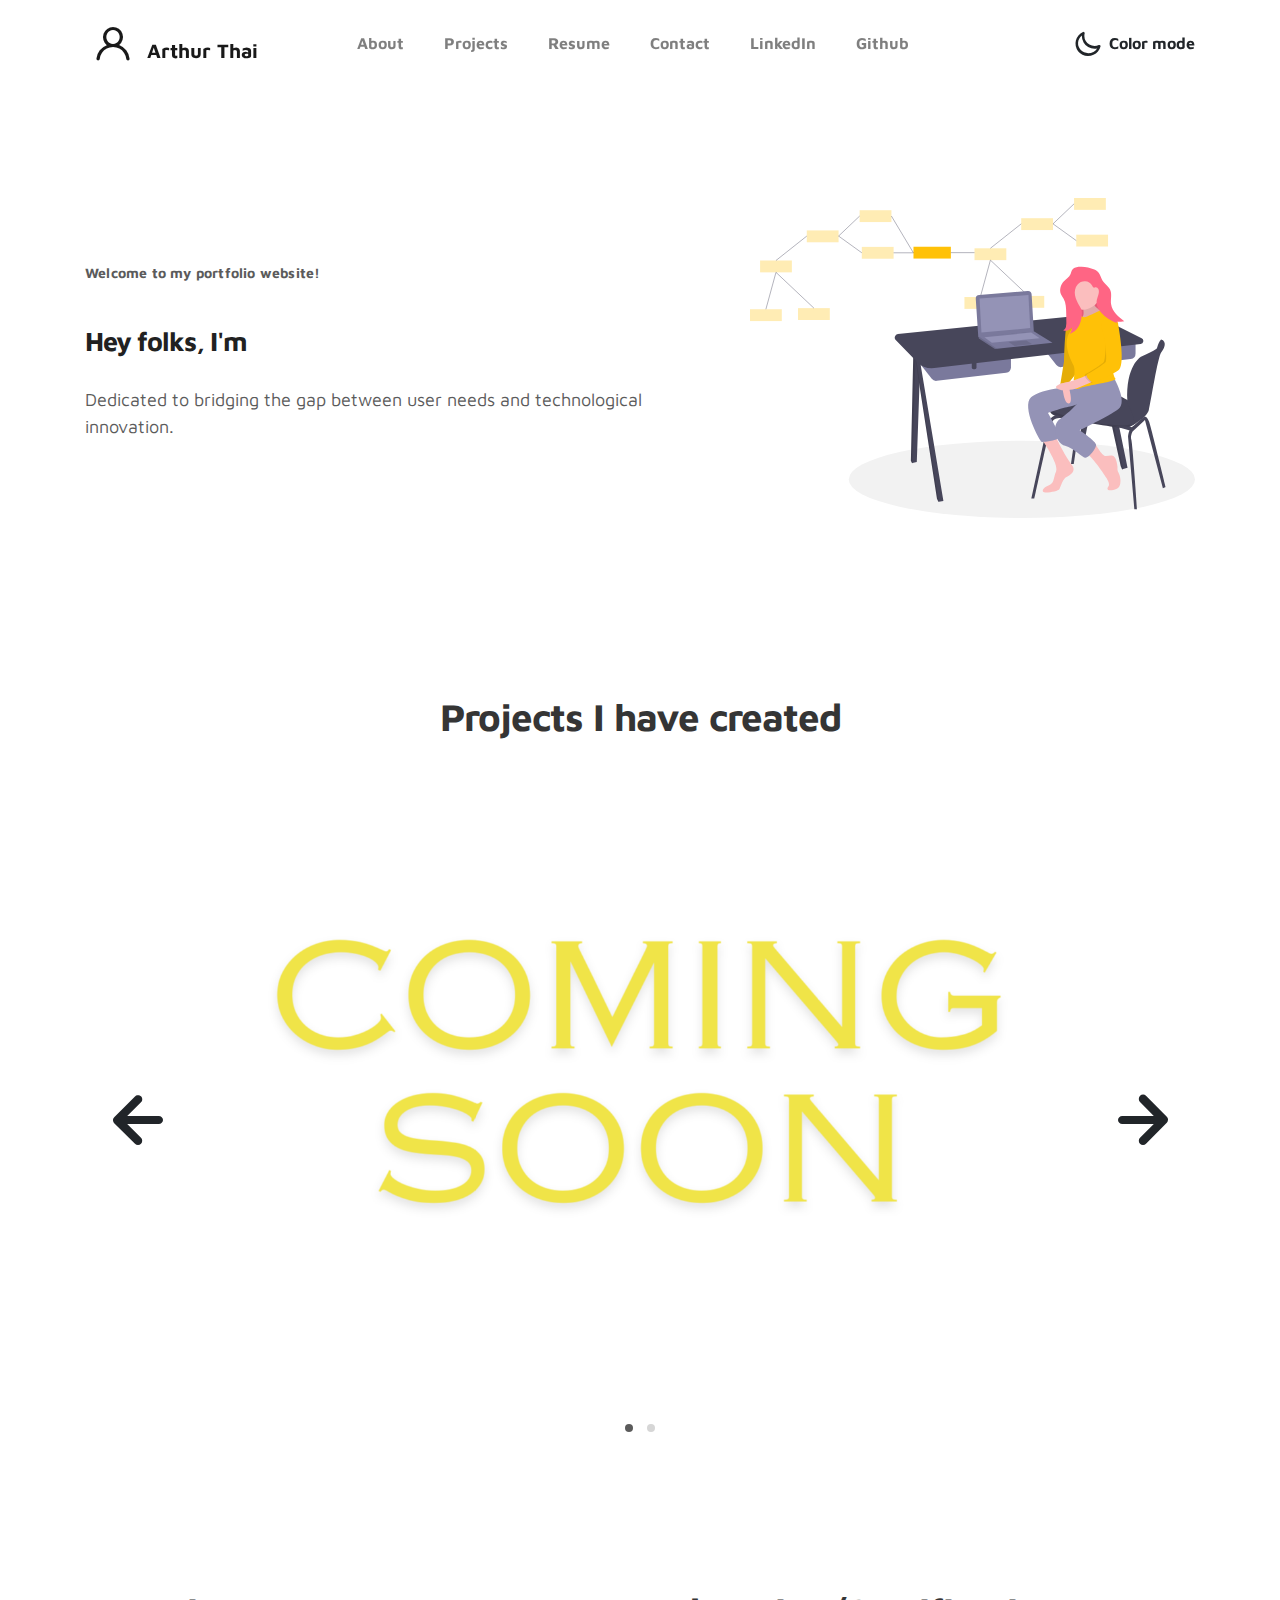
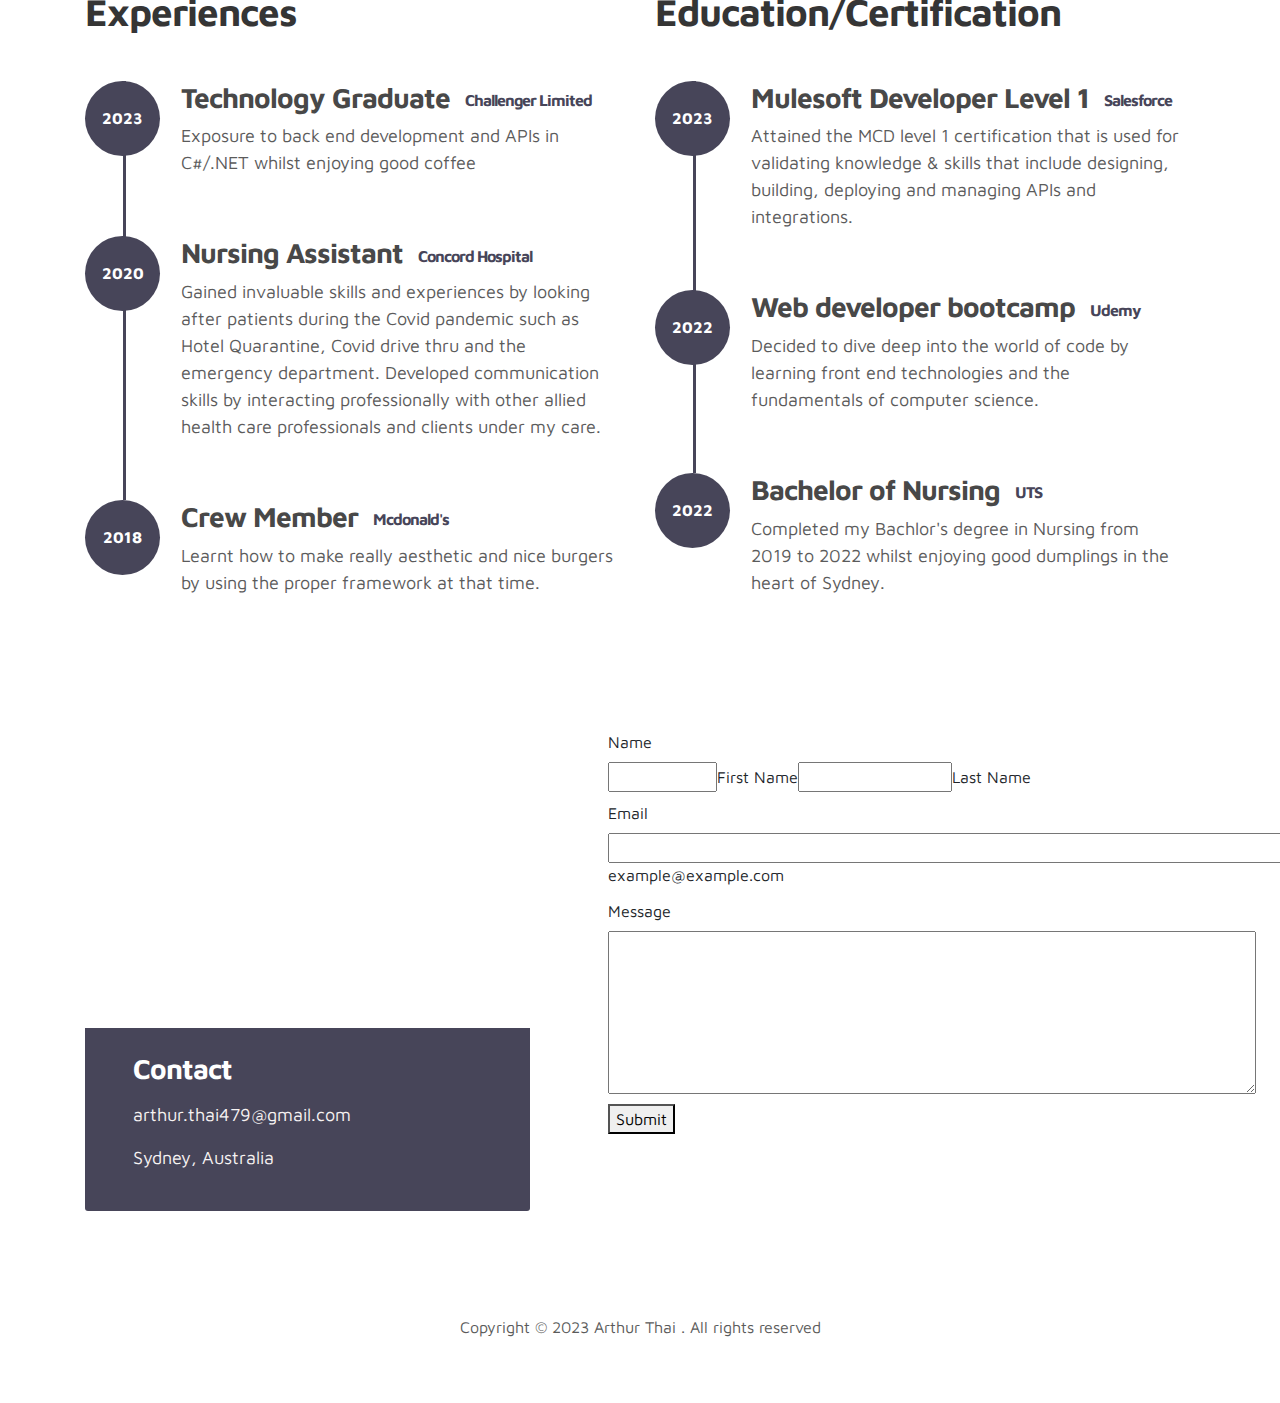
==== commit 19c45e7f: "update" ====
--- a/index.html
+++ b/index.html
@@ -296,10 +296,10 @@
 
         <div class="col-lg-6 col-12">
           <div class="contact-form">
-            <h2 class="mb-4">Interested to work together? Let's talk</h2>
+            
 
             <form action="sendMail.php" method="post">
-              <div class="row">
+              <!-- <div class="row">
                 <div class="col-lg-6 col-12">
                   <input type="text" class="form-control" name="name" placeholder="Your Name" id="name">
                 </div>
@@ -314,7 +314,77 @@
 
                 <div class="ml-lg-auto col-lg-5 col-12">
                   <input type="submit" class="form-control submit-btn" value="Send Button">
-                </div>
+                </div> -->
+                <script src="https://cdn03.jotfor.ms/static/prototype.forms.js?3.3.47533" type="text/javascript"></script>
+                <script src="https://cdn01.jotfor.ms/static/jotform.forms.js?3.3.47533" type="text/javascript"></script>
+                <script defer src="https://cdn02.jotfor.ms//js/punycode-1.4.1.min.js"></script>
+                <script src="https://cdn03.jotfor.ms/js/payments/validategateways.js?v=3.3.47533" type="text/javascript"></script>
+                <script src="https://cdn01.jotfor.ms/s/umd/2b9908ec1e7/for-form-braning-footer.js?v=3.3.47533" type="text/javascript" defer></script>
+                <script type="text/javascript">	JotForm.newDefaultTheme = true;
+                  JotForm.extendsNewTheme = false;
+                  JotForm.singleProduct = false;
+                  JotForm.newPaymentUIForNewCreatedForms = true;
+                  JotForm.texts = {"confirmEmail":"E-mail does not match","pleaseWait":"Please wait...","validateEmail":"You need to validate this e-mail","confirmClearForm":"Are you sure you want to clear the form","lessThan":"Your score should be less than or equal to","incompleteFields":"There are incomplete required fields. Please complete them.","required":"This field is required.","requireOne":"At least one field required.","requireEveryRow":"Every row is required.","requireEveryCell":"Every cell is required.","email":"Enter a valid e-mail address","alphabetic":"This field can only contain letters","numeric":"This field can only contain numeric values","alphanumeric":"This field can only contain letters and numbers.","cyrillic":"This field can only contain cyrillic characters","url":"This field can only contain a valid URL","currency":"This field can only contain currency values.","fillMask":"Field value must fill mask.","uploadExtensions":"You can only upload following files:","noUploadExtensions":"File has no extension file type (e.g. .txt, .png, .jpeg)","uploadFilesize":"File size cannot be bigger than:","uploadFilesizemin":"File size cannot be smaller than:","gradingScoreError":"Score total should only be less than or equal to","inputCarretErrorA":"Input should not be less than the minimum value:","inputCarretErrorB":"Input should not be greater than the maximum value:","maxDigitsError":"The maximum digits allowed is","minCharactersError":"The number of characters should not be less than the minimum value:","maxCharactersError":"The number of characters should not be more than the maximum value:","freeEmailError":"Free email accounts are not allowed","minSelectionsError":"The minimum required number of selections is ","maxSelectionsError":"The maximum number of selections allowed is ","pastDatesDisallowed":"Date must not be in the past.","dateLimited":"This date is unavailable.","dateInvalid":"This date is not valid. The date format is {format}","dateInvalidSeparate":"This date is not valid. Enter a valid {element}.","ageVerificationError":"You must be older than {minAge} years old to submit this form.","multipleFileUploads_typeError":"{file} has invalid extension. Only {extensions} are allowed.","multipleFileUploads_sizeError":"{file} is too large, maximum file size is {sizeLimit}.","multipleFileUploads_minSizeError":"{file} is too small, minimum file size is {minSizeLimit}.","multipleFileUploads_emptyError":"{file} is empty, please select files again without it.","multipleFileUploads_uploadFailed":"File upload failed, please remove it and upload the file again.","multipleFileUploads_onLeave":"The files are being uploaded, if you leave now the upload will be cancelled.","multipleFileUploads_fileLimitError":"Only {fileLimit} file uploads allowed.","dragAndDropFilesHere_infoMessage":"Drag and drop files here","chooseAFile_infoMessage":"Choose a file","maxFileSize_infoMessage":"Max. file size","generalError":"There are errors on the form. Please fix them before continuing.","generalPageError":"There are errors on this page. Please fix them before continuing.","wordLimitError":"Too many words. The limit is","wordMinLimitError":"Too few words.  The minimum is","characterLimitError":"Too many Characters.  The limit is","characterMinLimitError":"Too few characters. The minimum is","ccInvalidNumber":"Credit Card Number is invalid.","ccInvalidCVC":"CVC number is invalid.","ccInvalidExpireDate":"Expire date is invalid.","ccInvalidExpireMonth":"Expiration month is invalid.","ccInvalidExpireYear":"Expiration year is invalid.","ccMissingDetails":"Please fill up the credit card details.","ccMissingProduct":"Please select at least one product.","ccMissingDonation":"Please enter numeric values for donation amount.","disallowDecimals":"Please enter a whole number.","restrictedDomain":"This domain is not allowed","ccDonationMinLimitError":"Minimum amount is {minAmount} {currency}","requiredLegend":"All fields marked with * are required and must be filled.","geoPermissionTitle":"Permission Denied","geoPermissionDesc":"Check your browser's privacy settings.","geoNotAvailableTitle":"Position Unavailable","geoNotAvailableDesc":"Location provider not available. Please enter the address manually.","geoTimeoutTitle":"Timeout","geoTimeoutDesc":"Please check your internet connection and try again.","appointmentSelected":"You’ve selected {time} on {date}","noSlotsAvailable":"No slots available","slotUnavailable":"{time} on {date} has been selected is unavailable. Please select another slot.","multipleError":"There are {count} errors on this page. Please correct them before moving on.","oneError":"There is {count} error on this page. Please correct it before moving on.","doneMessage":"Well done! All errors are fixed.","doneButton":"Done","reviewSubmitText":"Review and Submit","nextButtonText":"Next","prevButtonText":"Previous","seeErrorsButton":"See Errors","notEnoughStock":"Not enough stock for the current selection","notEnoughStock_remainedItems":"Not enough stock for the current selection ({count} items left)","soldOut":"Sold Out","justSoldOut":"Just Sold Out","selectionSoldOut":"Selection Sold Out","subProductItemsLeft":"({count} items left)","startButtonText":"START","submitButtonText":"Submit","submissionLimit":"Sorry! Only one entry is allowed. Multiple submissions are disabled for this form.","reviewBackText":"Back to Form","seeAllText":"See All","progressMiddleText":"of","fieldError":"field has an error.","error":"Error"};
+                  JotForm.newPaymentUI = true;
+                  JotForm.clearFieldOnHide="disable";
+                  JotForm.submitError="jumpToFirstError";
+                  window.addEventListener('DOMContentLoaded',function(){window.brandingFooter.init({"formID":233171516901046,"campaign":"powered_by_jotform_le","isCardForm":false,"isLegacyForm":true})});	JotForm.isFullSource = true;
+                
+                  JotForm.init(function(){
+                  /*INIT-START*/
+                if (window.JotForm && JotForm.accessible) $('input_5').setAttribute('tabindex',0);
+                      JotForm.alterTexts(undefined);
+                  /*INIT-END*/
+                  });
+                
+                   setTimeout(function() {
+                JotForm.paymentExtrasOnTheFly([null,null,{"name":"submit2","qid":"2","text":"Submit","type":"control_button"},{"description":"","name":"name","qid":"3","text":"Name","type":"control_fullname"},{"description":"","name":"email","qid":"4","subLabel":"example@example.com","text":"Email","type":"control_email"},{"description":"","name":"message","qid":"5","subLabel":"","text":"Message","type":"control_textarea"}]);}, 20); 
+                </script>
+                <link type="text/css" rel="stylesheet" href="https://cdn01.jotfor.ms/themes/CSS/form-common.css?v=77cd9fc
+                "/>
+                <style type="text/css">@media print{*{-webkit-print-color-adjust: exact !important;color-adjust: exact !important;}.form-section{display:inline!important}.form-pagebreak{display:none!important}.form-section-closed{height:auto!important}.page-section{position:initial!important}}</style>
+                <link type="text/css" rel="stylesheet" href="https://cdn02.jotfor.ms/themes/CSS/5e6b428acc8c4e222d1beb91.css?v=3.3.47533"/>
+                <link type="text/css" rel="stylesheet" href="https://cdn03.jotfor.ms/css/styles/payment/payment_styles.css?3.3.47533" />
+                <link type="text/css" rel="stylesheet" href="https://cdn01.jotfor.ms/css/styles/payment/payment_feature.css?3.3.47533" />
+                <link type="text/css" rel="stylesheet" href="https://cdn02.jotfor.ms/stylebuilder/donationBox.css?v=3.3.47533">
+                <form class="jotform-form" onsubmit="return typeof testSubmitFunction !== 'undefined' && testSubmitFunction();" action="https://submit.jotform.com/submit/233171516901046" method="post" name="form_233171516901046" id="233171516901046" accept-charset="utf-8" autocomplete="on"><input type="hidden" name="formID" value="233171516901046" /><input type="hidden" id="JWTContainer" value="" /><input type="hidden" id="cardinalOrderNumber" value="" /><input type="hidden" id="jsExecutionTracker" name="jsExecutionTracker" value="build-date-1699951728128" /><input type="hidden" id="submitSource" name="submitSource" value="unknown" /><input type="hidden" id="buildDate" name="buildDate" value="1699951728128" />
+                  <div role="main" class="form-all">
+                    <ul class="form-section page-section">
+                      <li class="form-line" data-type="control_fullname" id="id_3" data-compound-hint=","><label class="form-label form-label-top form-label-auto" id="label_3" for="first_3" aria-hidden="false"> Name </label>
+                        <div id="cid_3" class="form-input-wide" data-layout="full">
+                          <div data-wrapper-react="true"><span class="form-sub-label-container" style="vertical-align:top" data-input-type="first"><input type="text" id="first_3" name="q3_name[first]" class="form-textbox" data-defaultvalue="" size="10" data-component="first" aria-labelledby="label_3 sublabel_3_first" value="" /><label class="form-sub-label" for="first_3" id="sublabel_3_first" style="min-height:13px" aria-hidden="false">First Name</label></span><span class="form-sub-label-container" style="vertical-align:top" data-input-type="last"><input type="text" id="last_3" name="q3_name[last]" class="form-textbox" data-defaultvalue="" size="15" data-component="last" aria-labelledby="label_3 sublabel_3_last" value="" /><label class="form-sub-label" for="last_3" id="sublabel_3_last" style="min-height:13px" aria-hidden="false">Last Name</label></span></div>
+                        </div>
+                      </li>
+                      <li class="form-line fixed-width" data-type="control_email" id="id_4"><label class="form-label form-label-top form-label-auto" id="label_4" for="input_4" aria-hidden="false"> Email </label>
+                        <div id="cid_4" class="form-input-wide" data-layout="half"> <span class="form-sub-label-container" style="vertical-align:top"><input type="email" id="input_4" name="q4_email" class="form-textbox validate[Email]" data-defaultvalue="" style="width:700px" size="700" data-component="email" aria-labelledby="label_4 sublabel_input_4" value="" /><label class="form-sub-label" for="input_4" id="sublabel_input_4" style="min-height:13px" aria-hidden="false">example@example.com</label></span> </div>
+                      </li>
+                      <li class="form-line" data-type="control_textarea" id="id_5"><label class="form-label form-label-top form-label-auto" id="label_5" for="input_5" aria-hidden="false"> Message </label>
+                        <div id="cid_5" class="form-input-wide" data-layout="full"> <textarea id="input_5" class="form-textarea" name="q5_message" style="width:648px;height:163px" data-component="textarea" aria-labelledby="label_5"></textarea> </div>
+                      </li>
+                      <li class="form-line" data-type="control_button" id="id_2">
+                        <div id="cid_2" class="form-input-wide" data-layout="full">
+                          <div data-align="auto" class="form-buttons-wrapper form-buttons-auto   jsTest-button-wrapperField"><button id="input_2" type="submit" class="form-submit-button form-submit-button-yellow-300 submit-button jf-form-buttons jsTest-submitField" data-component="button" data-content="">Submit</button></div>
+                        </div>
+                      </li>
+                      <li style="display:none">Should be Empty: <input type="text" name="website" value="" /></li>
+                    </ul>
+                  </div>
+                  <script>
+                    JotForm.showJotFormPowered = "new_footer";
+                  </script>
+                  <script>
+                    JotForm.poweredByText = "Powered by Jotform";
+                  </script><input type="hidden" class="simple_spc" id="simple_spc" name="simple_spc" value="233171516901046" />
+                  <script type="text/javascript">
+                    var all_spc = document.querySelectorAll("form[id='233171516901046'] .si" + "mple" + "_spc");
+                    for (var i = 0; i < all_spc.length; i++)
+                    {
+                      all_spc[i].value = "233171516901046-233171516901046";
+                    }
+                  </script>
+                </form><script type="text/javascript">JotForm.ownerView=true;</script><script src="https://cdn.jotfor.ms//js/vendor/smoothscroll.min.js?v=3.3.47533"></script>
+                <script src="https://cdn.jotfor.ms//js/errorNavigation.js?v=3.3.47533"></script>
+                <script type="text/javascript">JotForm.isNewSACL=true;</script>
               </div>
             </form>
           </div>
--- a/css/style.css
+++ b/css/style.css
@@ -1,3 +1,20 @@
-.responsive-img {
-    padding: 1rem;
+.form-textarea {
+    height: -1000px;
+    /* Reduced from 163px */
 }
+
+.form-line {
+    padding-top: -400px;
+    /* Adjust as necessary */
+    padding-bottom: 4px;
+    /* Adjust as necessary */
+}
+
+div.col-lg-6.col-2 {
+    margin-top: 0px;
+}
+
+.form-all {
+    margin: 0px auto !important;
+}
+/* You can add more custom styles here to adjust other elements */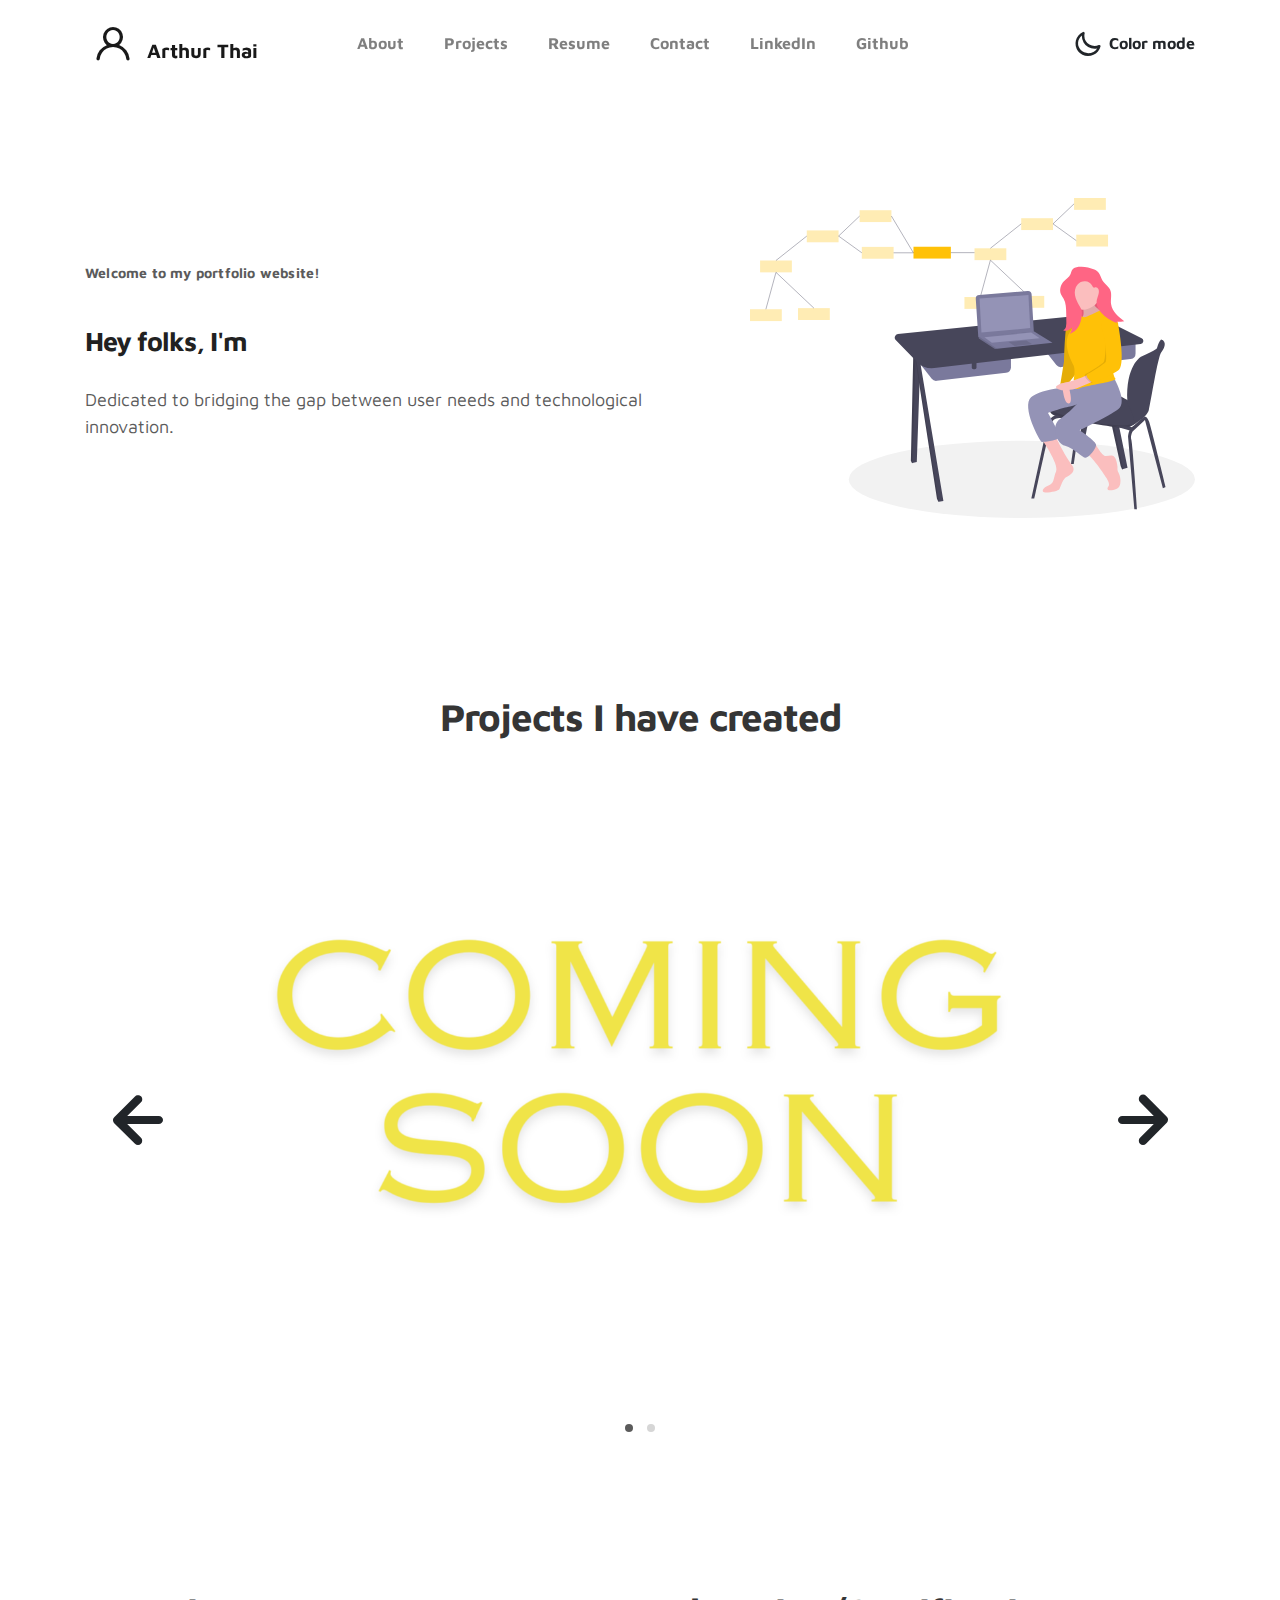
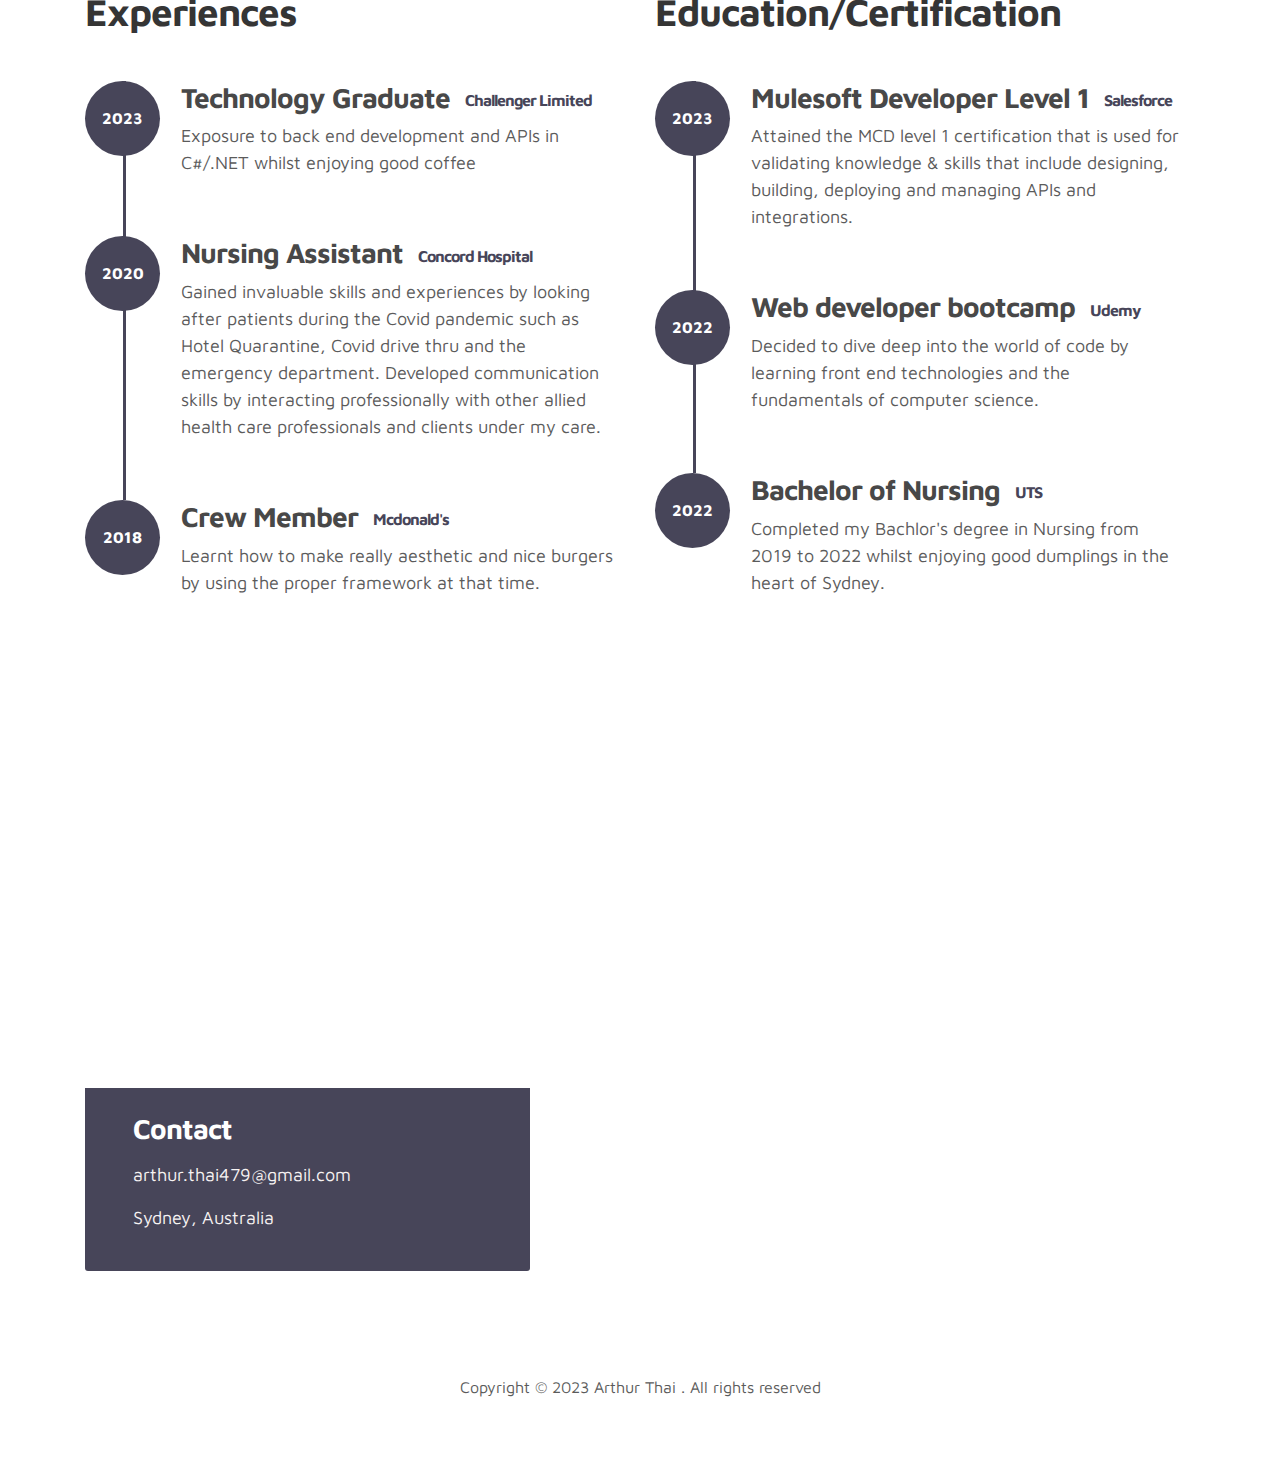
==== commit d778616d: "update" ====
--- a/index.html
+++ b/index.html
@@ -267,7 +267,7 @@
 
         <div class="col-lg-5 mr-lg-5 col-12">
           <div class="google-map w-100">
-            <iframe
+            <iframe style="margin-top: 60px"
               src="https://www.google.com/maps/embed?pb=!1m18!1m12!1m3!1d3312.925391039356!2d151.203149961668!3d-33.86581361879323!2m3!1f0!2f0!3f0!3m2!1i1024!2i768!4f13.1!3m3!1m2!1s0x6b12ae40dbe1597d%3A0xf9626895a8cd9ed6!2sWynyard%2C%20Sydney%20NSW%202000!5e0!3m2!1sen!2sau!4v1698903274304!5m2!1sen!2sau"
               width="400" height="300" frameborder="0" style="border:0" allowfullscreen></iframe>
           </div>
@@ -295,11 +295,12 @@
         </div>
 
         <div class="col-lg-6 col-12">
+          <script type="text/javascript" src="https://form.jotform.com/jsform/233171516901046"></script>
           <div class="contact-form">
-            
-
-            <form action="sendMail.php" method="post">
-              <!-- <div class="row">
+            <!-- <h2 class="mb-4">Interested to work together? Let's talk</h2> -->
+
+            <!-- <form action="sendMail.php" method="post"> -->
+            <!-- <div class="row">
                 <div class="col-lg-6 col-12">
                   <input type="text" class="form-control" name="name" placeholder="Your Name" id="name">
                 </div>
@@ -315,78 +316,9 @@
                 <div class="ml-lg-auto col-lg-5 col-12">
                   <input type="submit" class="form-control submit-btn" value="Send Button">
                 </div> -->
-                <script src="https://cdn03.jotfor.ms/static/prototype.forms.js?3.3.47533" type="text/javascript"></script>
-                <script src="https://cdn01.jotfor.ms/static/jotform.forms.js?3.3.47533" type="text/javascript"></script>
-                <script defer src="https://cdn02.jotfor.ms//js/punycode-1.4.1.min.js"></script>
-                <script src="https://cdn03.jotfor.ms/js/payments/validategateways.js?v=3.3.47533" type="text/javascript"></script>
-                <script src="https://cdn01.jotfor.ms/s/umd/2b9908ec1e7/for-form-braning-footer.js?v=3.3.47533" type="text/javascript" defer></script>
-                <script type="text/javascript">	JotForm.newDefaultTheme = true;
-                  JotForm.extendsNewTheme = false;
-                  JotForm.singleProduct = false;
-                  JotForm.newPaymentUIForNewCreatedForms = true;
-                  JotForm.texts = {"confirmEmail":"E-mail does not match","pleaseWait":"Please wait...","validateEmail":"You need to validate this e-mail","confirmClearForm":"Are you sure you want to clear the form","lessThan":"Your score should be less than or equal to","incompleteFields":"There are incomplete required fields. Please complete them.","required":"This field is required.","requireOne":"At least one field required.","requireEveryRow":"Every row is required.","requireEveryCell":"Every cell is required.","email":"Enter a valid e-mail address","alphabetic":"This field can only contain letters","numeric":"This field can only contain numeric values","alphanumeric":"This field can only contain letters and numbers.","cyrillic":"This field can only contain cyrillic characters","url":"This field can only contain a valid URL","currency":"This field can only contain currency values.","fillMask":"Field value must fill mask.","uploadExtensions":"You can only upload following files:","noUploadExtensions":"File has no extension file type (e.g. .txt, .png, .jpeg)","uploadFilesize":"File size cannot be bigger than:","uploadFilesizemin":"File size cannot be smaller than:","gradingScoreError":"Score total should only be less than or equal to","inputCarretErrorA":"Input should not be less than the minimum value:","inputCarretErrorB":"Input should not be greater than the maximum value:","maxDigitsError":"The maximum digits allowed is","minCharactersError":"The number of characters should not be less than the minimum value:","maxCharactersError":"The number of characters should not be more than the maximum value:","freeEmailError":"Free email accounts are not allowed","minSelectionsError":"The minimum required number of selections is ","maxSelectionsError":"The maximum number of selections allowed is ","pastDatesDisallowed":"Date must not be in the past.","dateLimited":"This date is unavailable.","dateInvalid":"This date is not valid. The date format is {format}","dateInvalidSeparate":"This date is not valid. Enter a valid {element}.","ageVerificationError":"You must be older than {minAge} years old to submit this form.","multipleFileUploads_typeError":"{file} has invalid extension. Only {extensions} are allowed.","multipleFileUploads_sizeError":"{file} is too large, maximum file size is {sizeLimit}.","multipleFileUploads_minSizeError":"{file} is too small, minimum file size is {minSizeLimit}.","multipleFileUploads_emptyError":"{file} is empty, please select files again without it.","multipleFileUploads_uploadFailed":"File upload failed, please remove it and upload the file again.","multipleFileUploads_onLeave":"The files are being uploaded, if you leave now the upload will be cancelled.","multipleFileUploads_fileLimitError":"Only {fileLimit} file uploads allowed.","dragAndDropFilesHere_infoMessage":"Drag and drop files here","chooseAFile_infoMessage":"Choose a file","maxFileSize_infoMessage":"Max. file size","generalError":"There are errors on the form. Please fix them before continuing.","generalPageError":"There are errors on this page. Please fix them before continuing.","wordLimitError":"Too many words. The limit is","wordMinLimitError":"Too few words.  The minimum is","characterLimitError":"Too many Characters.  The limit is","characterMinLimitError":"Too few characters. The minimum is","ccInvalidNumber":"Credit Card Number is invalid.","ccInvalidCVC":"CVC number is invalid.","ccInvalidExpireDate":"Expire date is invalid.","ccInvalidExpireMonth":"Expiration month is invalid.","ccInvalidExpireYear":"Expiration year is invalid.","ccMissingDetails":"Please fill up the credit card details.","ccMissingProduct":"Please select at least one product.","ccMissingDonation":"Please enter numeric values for donation amount.","disallowDecimals":"Please enter a whole number.","restrictedDomain":"This domain is not allowed","ccDonationMinLimitError":"Minimum amount is {minAmount} {currency}","requiredLegend":"All fields marked with * are required and must be filled.","geoPermissionTitle":"Permission Denied","geoPermissionDesc":"Check your browser's privacy settings.","geoNotAvailableTitle":"Position Unavailable","geoNotAvailableDesc":"Location provider not available. Please enter the address manually.","geoTimeoutTitle":"Timeout","geoTimeoutDesc":"Please check your internet connection and try again.","appointmentSelected":"You’ve selected {time} on {date}","noSlotsAvailable":"No slots available","slotUnavailable":"{time} on {date} has been selected is unavailable. Please select another slot.","multipleError":"There are {count} errors on this page. Please correct them before moving on.","oneError":"There is {count} error on this page. Please correct it before moving on.","doneMessage":"Well done! All errors are fixed.","doneButton":"Done","reviewSubmitText":"Review and Submit","nextButtonText":"Next","prevButtonText":"Previous","seeErrorsButton":"See Errors","notEnoughStock":"Not enough stock for the current selection","notEnoughStock_remainedItems":"Not enough stock for the current selection ({count} items left)","soldOut":"Sold Out","justSoldOut":"Just Sold Out","selectionSoldOut":"Selection Sold Out","subProductItemsLeft":"({count} items left)","startButtonText":"START","submitButtonText":"Submit","submissionLimit":"Sorry! Only one entry is allowed. Multiple submissions are disabled for this form.","reviewBackText":"Back to Form","seeAllText":"See All","progressMiddleText":"of","fieldError":"field has an error.","error":"Error"};
-                  JotForm.newPaymentUI = true;
-                  JotForm.clearFieldOnHide="disable";
-                  JotForm.submitError="jumpToFirstError";
-                  window.addEventListener('DOMContentLoaded',function(){window.brandingFooter.init({"formID":233171516901046,"campaign":"powered_by_jotform_le","isCardForm":false,"isLegacyForm":true})});	JotForm.isFullSource = true;
-                
-                  JotForm.init(function(){
-                  /*INIT-START*/
-                if (window.JotForm && JotForm.accessible) $('input_5').setAttribute('tabindex',0);
-                      JotForm.alterTexts(undefined);
-                  /*INIT-END*/
-                  });
-                
-                   setTimeout(function() {
-                JotForm.paymentExtrasOnTheFly([null,null,{"name":"submit2","qid":"2","text":"Submit","type":"control_button"},{"description":"","name":"name","qid":"3","text":"Name","type":"control_fullname"},{"description":"","name":"email","qid":"4","subLabel":"example@example.com","text":"Email","type":"control_email"},{"description":"","name":"message","qid":"5","subLabel":"","text":"Message","type":"control_textarea"}]);}, 20); 
-                </script>
-                <link type="text/css" rel="stylesheet" href="https://cdn01.jotfor.ms/themes/CSS/form-common.css?v=77cd9fc
-                "/>
-                <style type="text/css">@media print{*{-webkit-print-color-adjust: exact !important;color-adjust: exact !important;}.form-section{display:inline!important}.form-pagebreak{display:none!important}.form-section-closed{height:auto!important}.page-section{position:initial!important}}</style>
-                <link type="text/css" rel="stylesheet" href="https://cdn02.jotfor.ms/themes/CSS/5e6b428acc8c4e222d1beb91.css?v=3.3.47533"/>
-                <link type="text/css" rel="stylesheet" href="https://cdn03.jotfor.ms/css/styles/payment/payment_styles.css?3.3.47533" />
-                <link type="text/css" rel="stylesheet" href="https://cdn01.jotfor.ms/css/styles/payment/payment_feature.css?3.3.47533" />
-                <link type="text/css" rel="stylesheet" href="https://cdn02.jotfor.ms/stylebuilder/donationBox.css?v=3.3.47533">
-                <form class="jotform-form" onsubmit="return typeof testSubmitFunction !== 'undefined' && testSubmitFunction();" action="https://submit.jotform.com/submit/233171516901046" method="post" name="form_233171516901046" id="233171516901046" accept-charset="utf-8" autocomplete="on"><input type="hidden" name="formID" value="233171516901046" /><input type="hidden" id="JWTContainer" value="" /><input type="hidden" id="cardinalOrderNumber" value="" /><input type="hidden" id="jsExecutionTracker" name="jsExecutionTracker" value="build-date-1699951728128" /><input type="hidden" id="submitSource" name="submitSource" value="unknown" /><input type="hidden" id="buildDate" name="buildDate" value="1699951728128" />
-                  <div role="main" class="form-all">
-                    <ul class="form-section page-section">
-                      <li class="form-line" data-type="control_fullname" id="id_3" data-compound-hint=","><label class="form-label form-label-top form-label-auto" id="label_3" for="first_3" aria-hidden="false"> Name </label>
-                        <div id="cid_3" class="form-input-wide" data-layout="full">
-                          <div data-wrapper-react="true"><span class="form-sub-label-container" style="vertical-align:top" data-input-type="first"><input type="text" id="first_3" name="q3_name[first]" class="form-textbox" data-defaultvalue="" size="10" data-component="first" aria-labelledby="label_3 sublabel_3_first" value="" /><label class="form-sub-label" for="first_3" id="sublabel_3_first" style="min-height:13px" aria-hidden="false">First Name</label></span><span class="form-sub-label-container" style="vertical-align:top" data-input-type="last"><input type="text" id="last_3" name="q3_name[last]" class="form-textbox" data-defaultvalue="" size="15" data-component="last" aria-labelledby="label_3 sublabel_3_last" value="" /><label class="form-sub-label" for="last_3" id="sublabel_3_last" style="min-height:13px" aria-hidden="false">Last Name</label></span></div>
-                        </div>
-                      </li>
-                      <li class="form-line fixed-width" data-type="control_email" id="id_4"><label class="form-label form-label-top form-label-auto" id="label_4" for="input_4" aria-hidden="false"> Email </label>
-                        <div id="cid_4" class="form-input-wide" data-layout="half"> <span class="form-sub-label-container" style="vertical-align:top"><input type="email" id="input_4" name="q4_email" class="form-textbox validate[Email]" data-defaultvalue="" style="width:700px" size="700" data-component="email" aria-labelledby="label_4 sublabel_input_4" value="" /><label class="form-sub-label" for="input_4" id="sublabel_input_4" style="min-height:13px" aria-hidden="false">example@example.com</label></span> </div>
-                      </li>
-                      <li class="form-line" data-type="control_textarea" id="id_5"><label class="form-label form-label-top form-label-auto" id="label_5" for="input_5" aria-hidden="false"> Message </label>
-                        <div id="cid_5" class="form-input-wide" data-layout="full"> <textarea id="input_5" class="form-textarea" name="q5_message" style="width:648px;height:163px" data-component="textarea" aria-labelledby="label_5"></textarea> </div>
-                      </li>
-                      <li class="form-line" data-type="control_button" id="id_2">
-                        <div id="cid_2" class="form-input-wide" data-layout="full">
-                          <div data-align="auto" class="form-buttons-wrapper form-buttons-auto   jsTest-button-wrapperField"><button id="input_2" type="submit" class="form-submit-button form-submit-button-yellow-300 submit-button jf-form-buttons jsTest-submitField" data-component="button" data-content="">Submit</button></div>
-                        </div>
-                      </li>
-                      <li style="display:none">Should be Empty: <input type="text" name="website" value="" /></li>
-                    </ul>
-                  </div>
-                  <script>
-                    JotForm.showJotFormPowered = "new_footer";
-                  </script>
-                  <script>
-                    JotForm.poweredByText = "Powered by Jotform";
-                  </script><input type="hidden" class="simple_spc" id="simple_spc" name="simple_spc" value="233171516901046" />
-                  <script type="text/javascript">
-                    var all_spc = document.querySelectorAll("form[id='233171516901046'] .si" + "mple" + "_spc");
-                    for (var i = 0; i < all_spc.length; i++)
-                    {
-                      all_spc[i].value = "233171516901046-233171516901046";
-                    }
-                  </script>
-                </form><script type="text/javascript">JotForm.ownerView=true;</script><script src="https://cdn.jotfor.ms//js/vendor/smoothscroll.min.js?v=3.3.47533"></script>
-                <script src="https://cdn.jotfor.ms//js/errorNavigation.js?v=3.3.47533"></script>
-                <script type="text/javascript">JotForm.isNewSACL=true;</script>
-              </div>
-            </form>
+
+            <!-- </div>
+            </form> -->
           </div>
         </div>
 
--- a/css/style.css
+++ b/css/style.css
@@ -17,4 +17,8 @@
 .form-all {
     margin: 0px auto !important;
 }
+
+.page-section>li:first-child:not(.form-line-column):not([data-type=control_head]):not([data-type=control_payment]):not([data-type=control_text]):not([data-type=control_button]):not([data-type=control_collapse]) {
+    margin-top: 0px;
+}
 /* You can add more custom styles here to adjust other elements */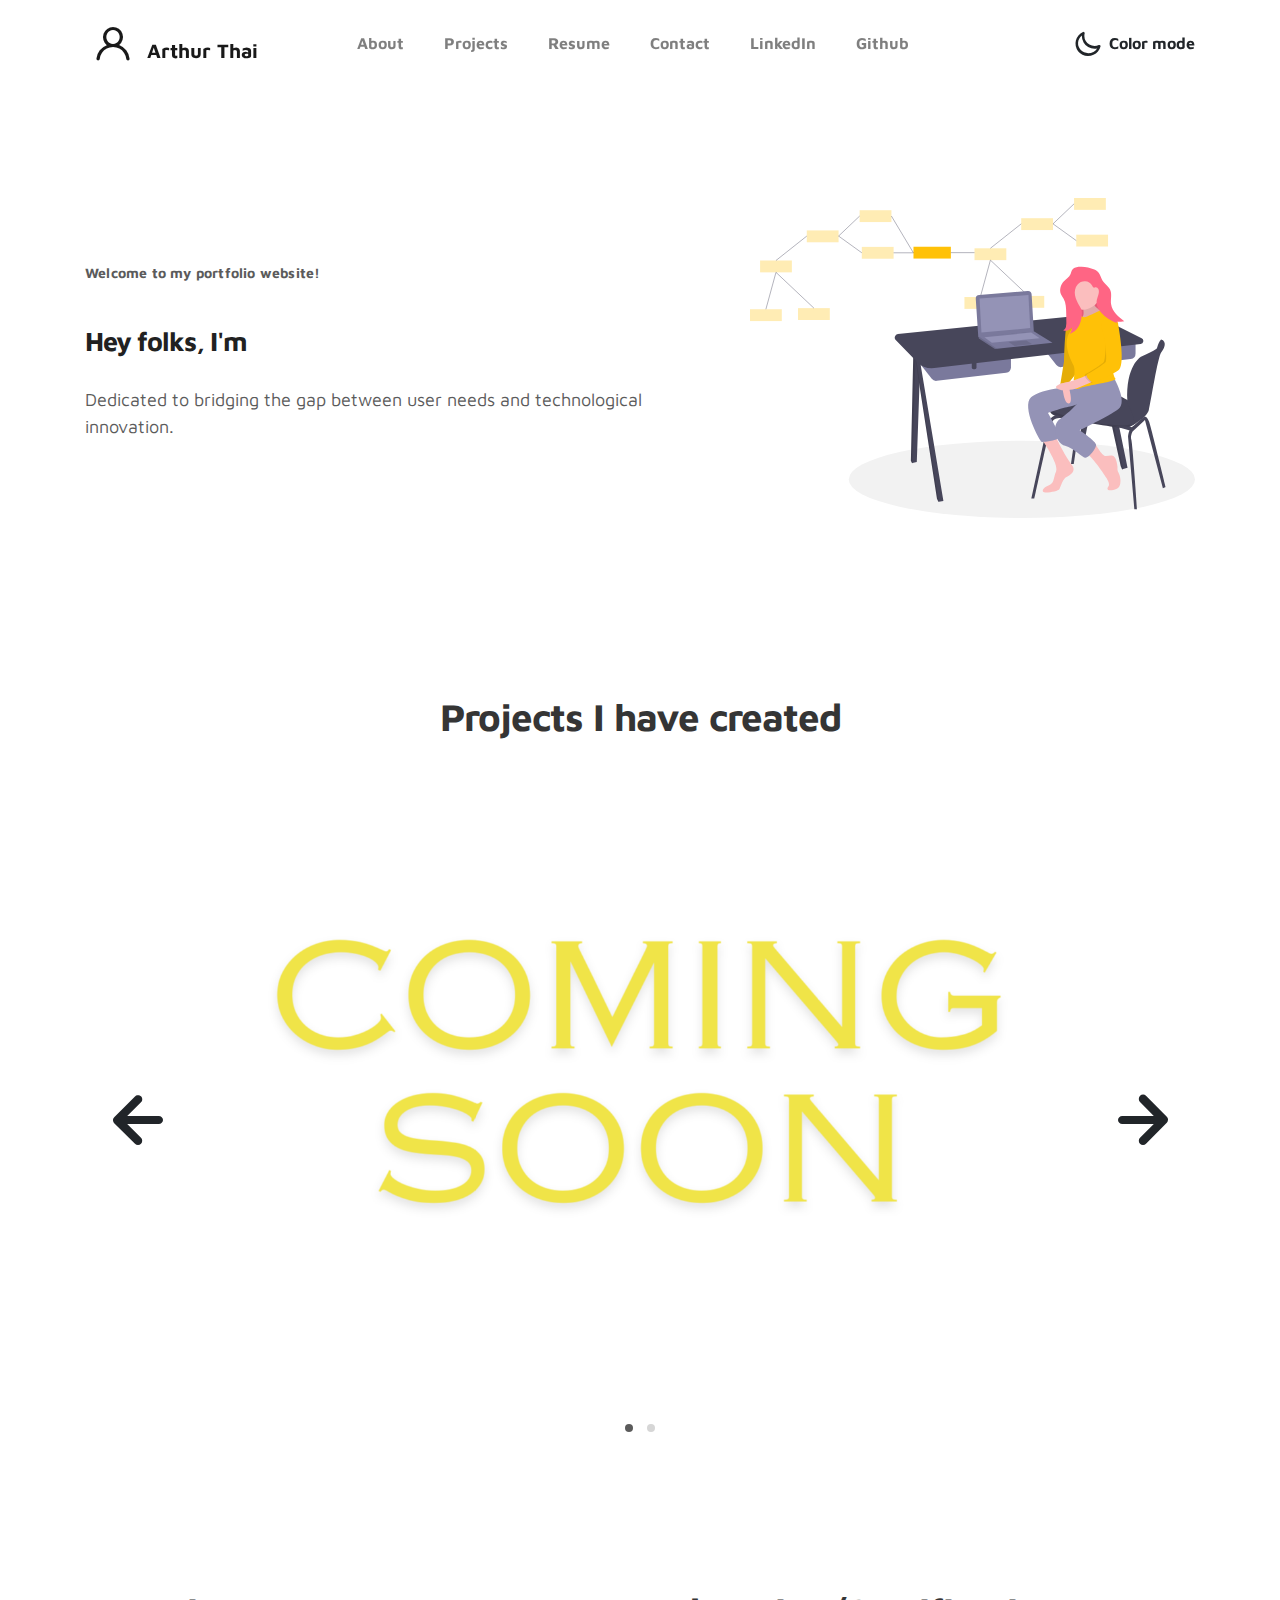
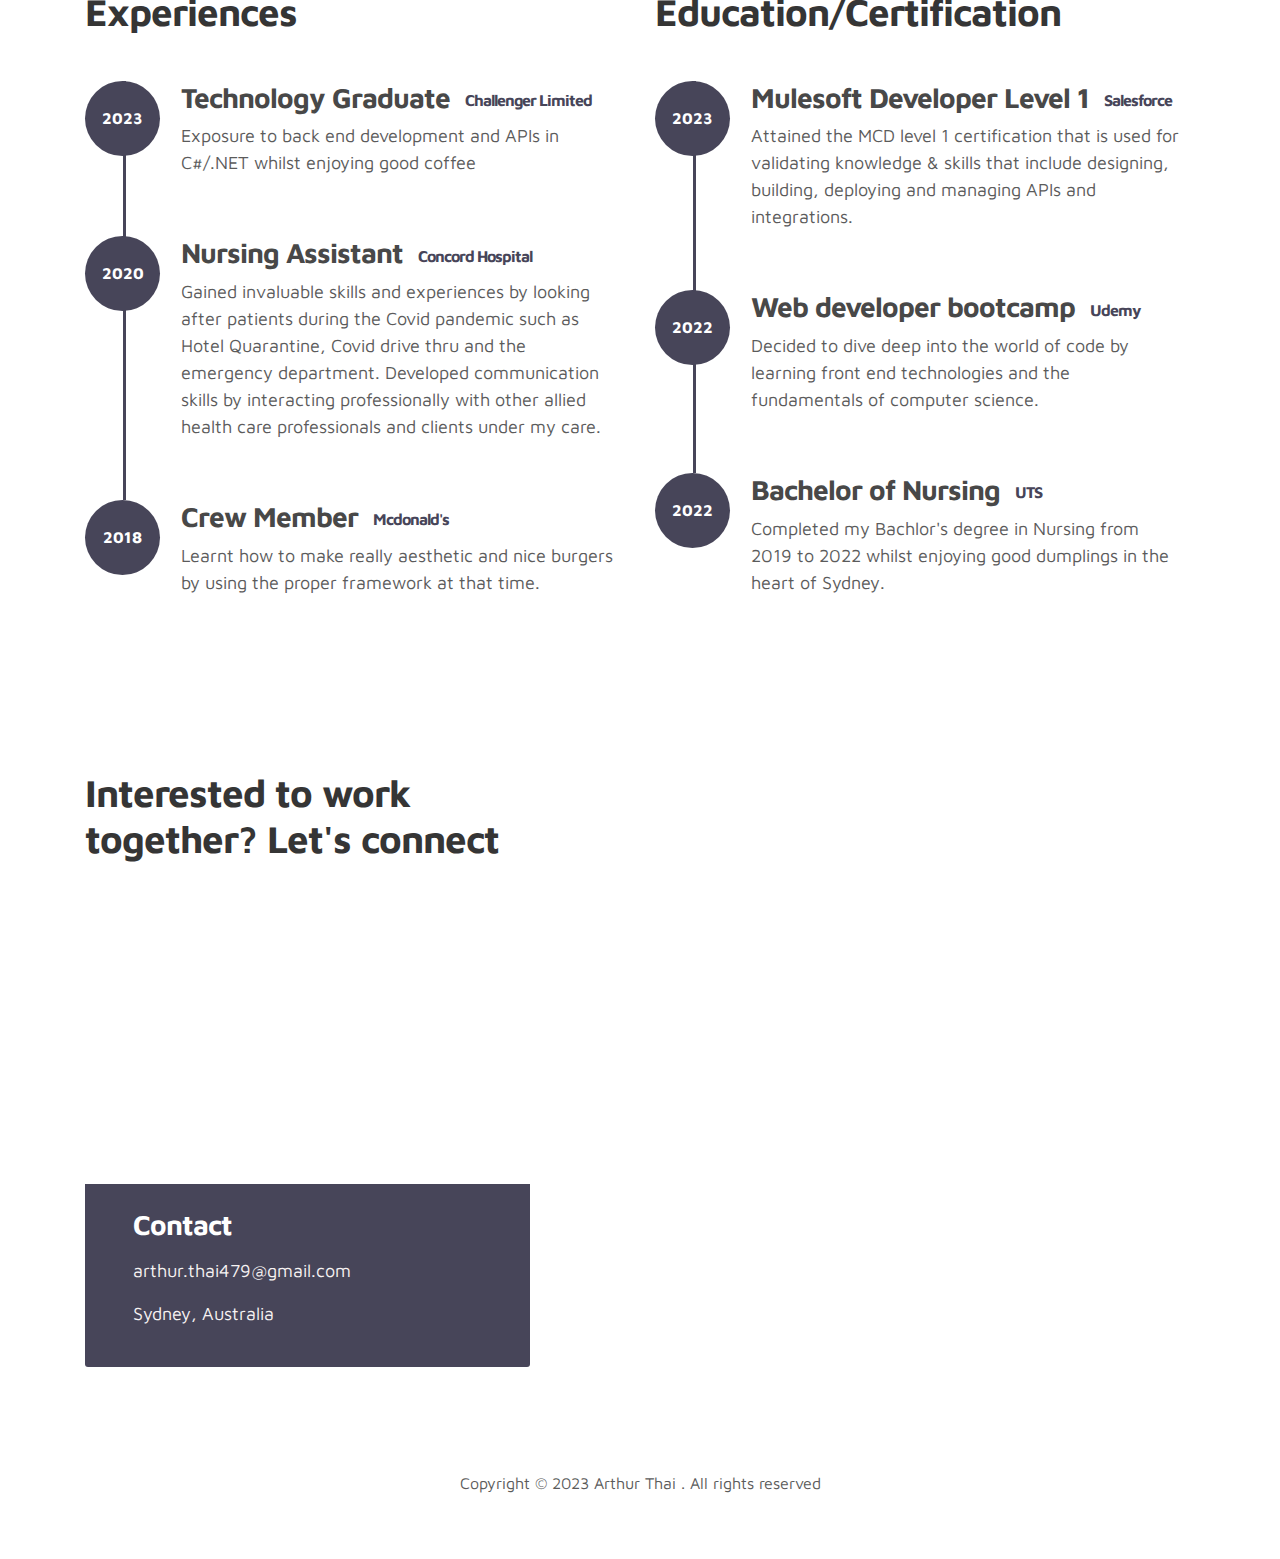
==== commit f628c5ed: "update" ====
--- a/index.html
+++ b/index.html
@@ -260,14 +260,16 @@
     </div>
   </section>
 
+
   <!-- CONTACT -->
   <section class="contact py-5" id="contact">
     <div class="container">
       <div class="row">
 
         <div class="col-lg-5 mr-lg-5 col-12">
+          <h2 class="mb-4" style="margin-top: 40px">Interested to work together? Let's connect</h2>
           <div class="google-map w-100">
-            <iframe style="margin-top: 60px"
+            <iframe style=""
               src="https://www.google.com/maps/embed?pb=!1m18!1m12!1m3!1d3312.925391039356!2d151.203149961668!3d-33.86581361879323!2m3!1f0!2f0!3f0!3m2!1i1024!2i768!4f13.1!3m3!1m2!1s0x6b12ae40dbe1597d%3A0xf9626895a8cd9ed6!2sWynyard%2C%20Sydney%20NSW%202000!5e0!3m2!1sen!2sau!4v1698903274304!5m2!1sen!2sau"
               width="400" height="300" frameborder="0" style="border:0" allowfullscreen></iframe>
           </div>
@@ -297,7 +299,6 @@
         <div class="col-lg-6 col-12">
           <script type="text/javascript" src="https://form.jotform.com/jsform/233171516901046"></script>
           <div class="contact-form">
-            <!-- <h2 class="mb-4">Interested to work together? Let's talk</h2> -->
 
             <!-- <form action="sendMail.php" method="post"> -->
             <!-- <div class="row">
--- a/css/style.css
+++ b/css/style.css
@@ -21,4 +21,7 @@
 .page-section>li:first-child:not(.form-line-column):not([data-type=control_head]):not([data-type=control_payment]):not([data-type=control_text]):not([data-type=control_button]):not([data-type=control_collapse]) {
     margin-top: 0px;
 }
+
+
+  
 /* You can add more custom styles here to adjust other elements */